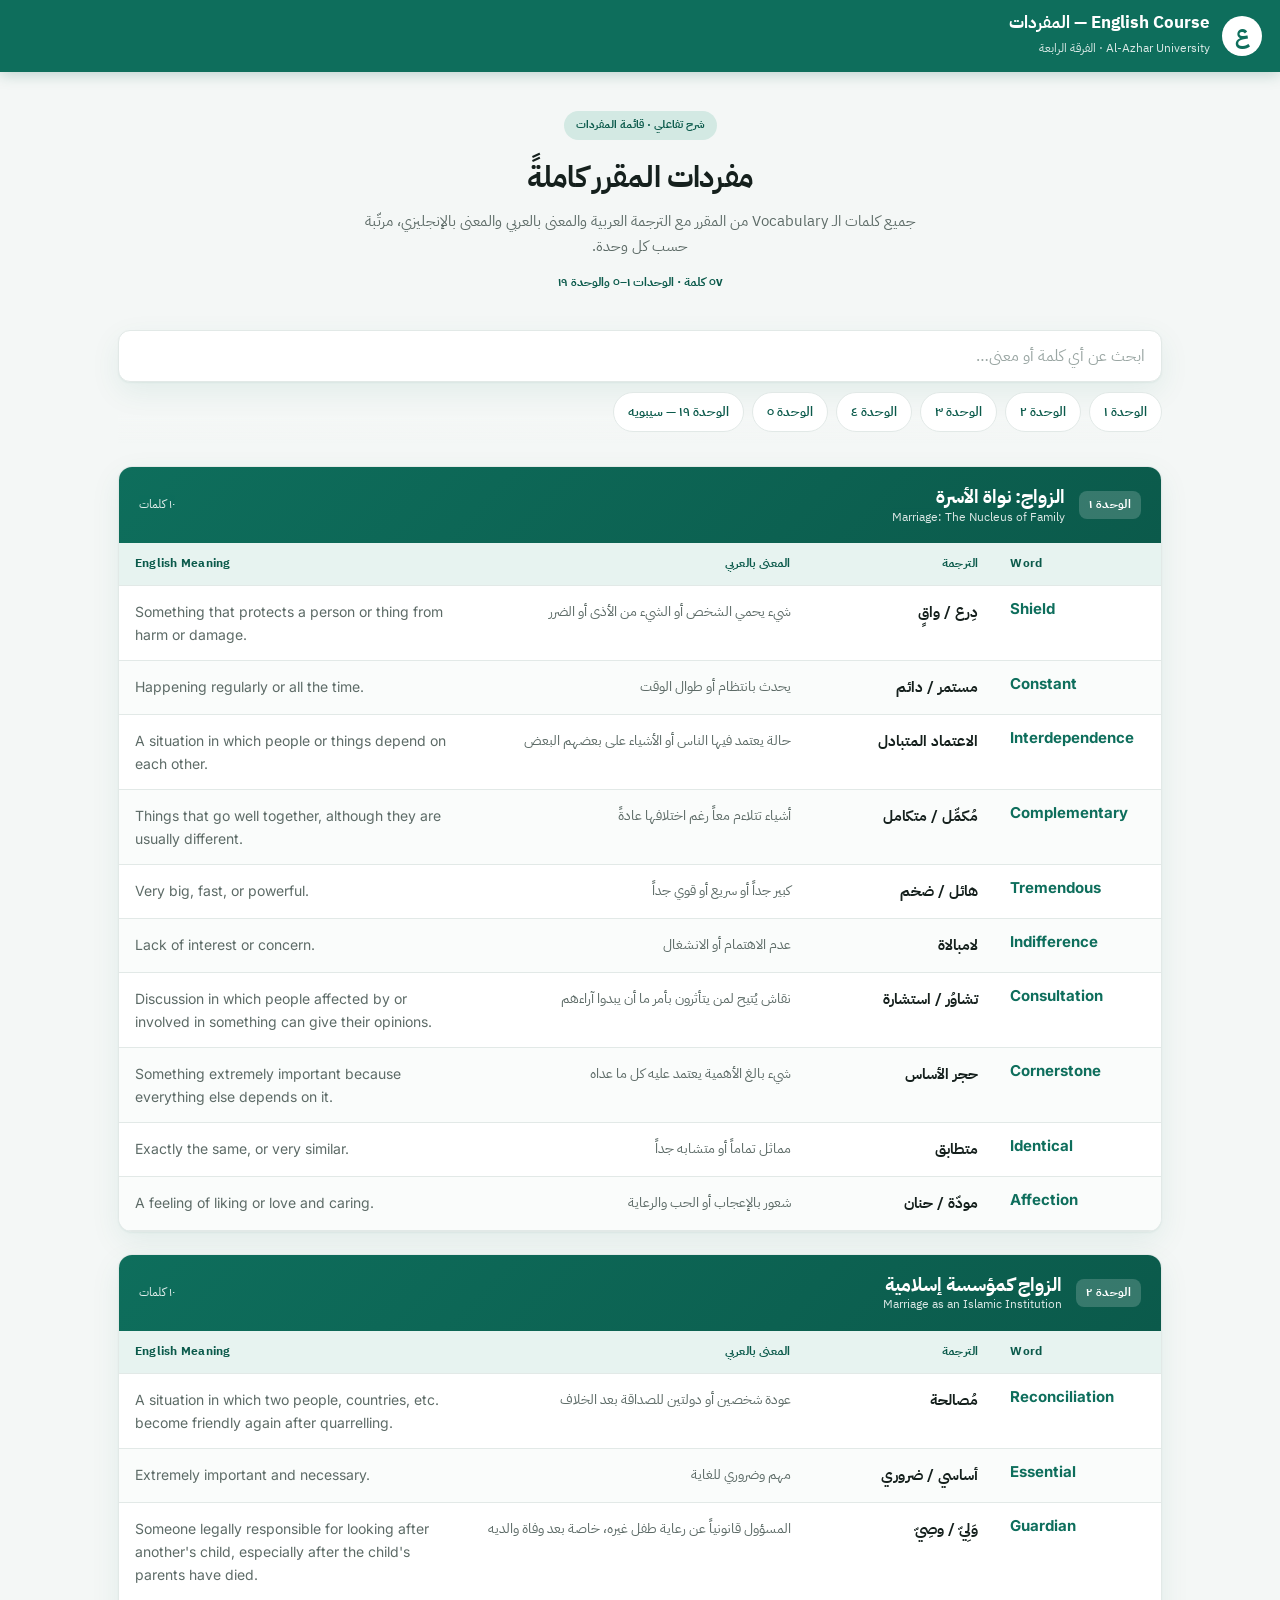
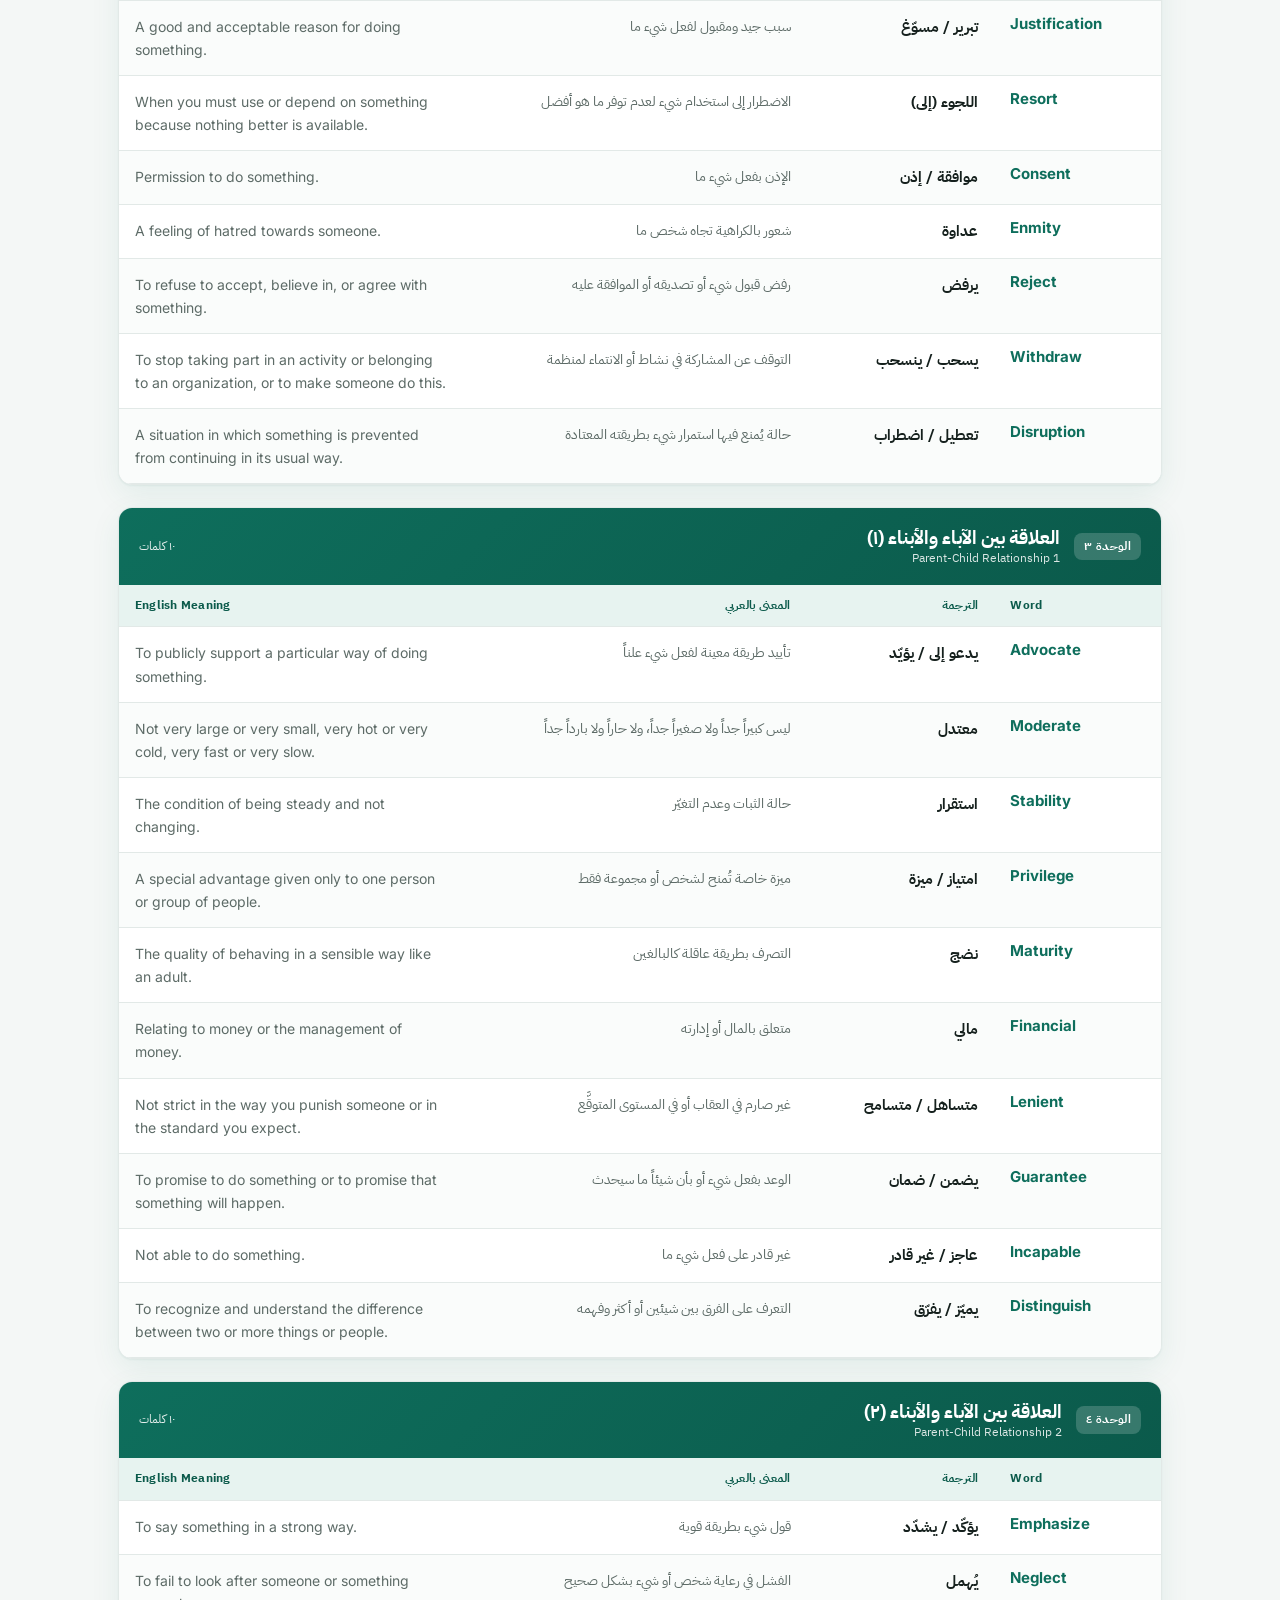
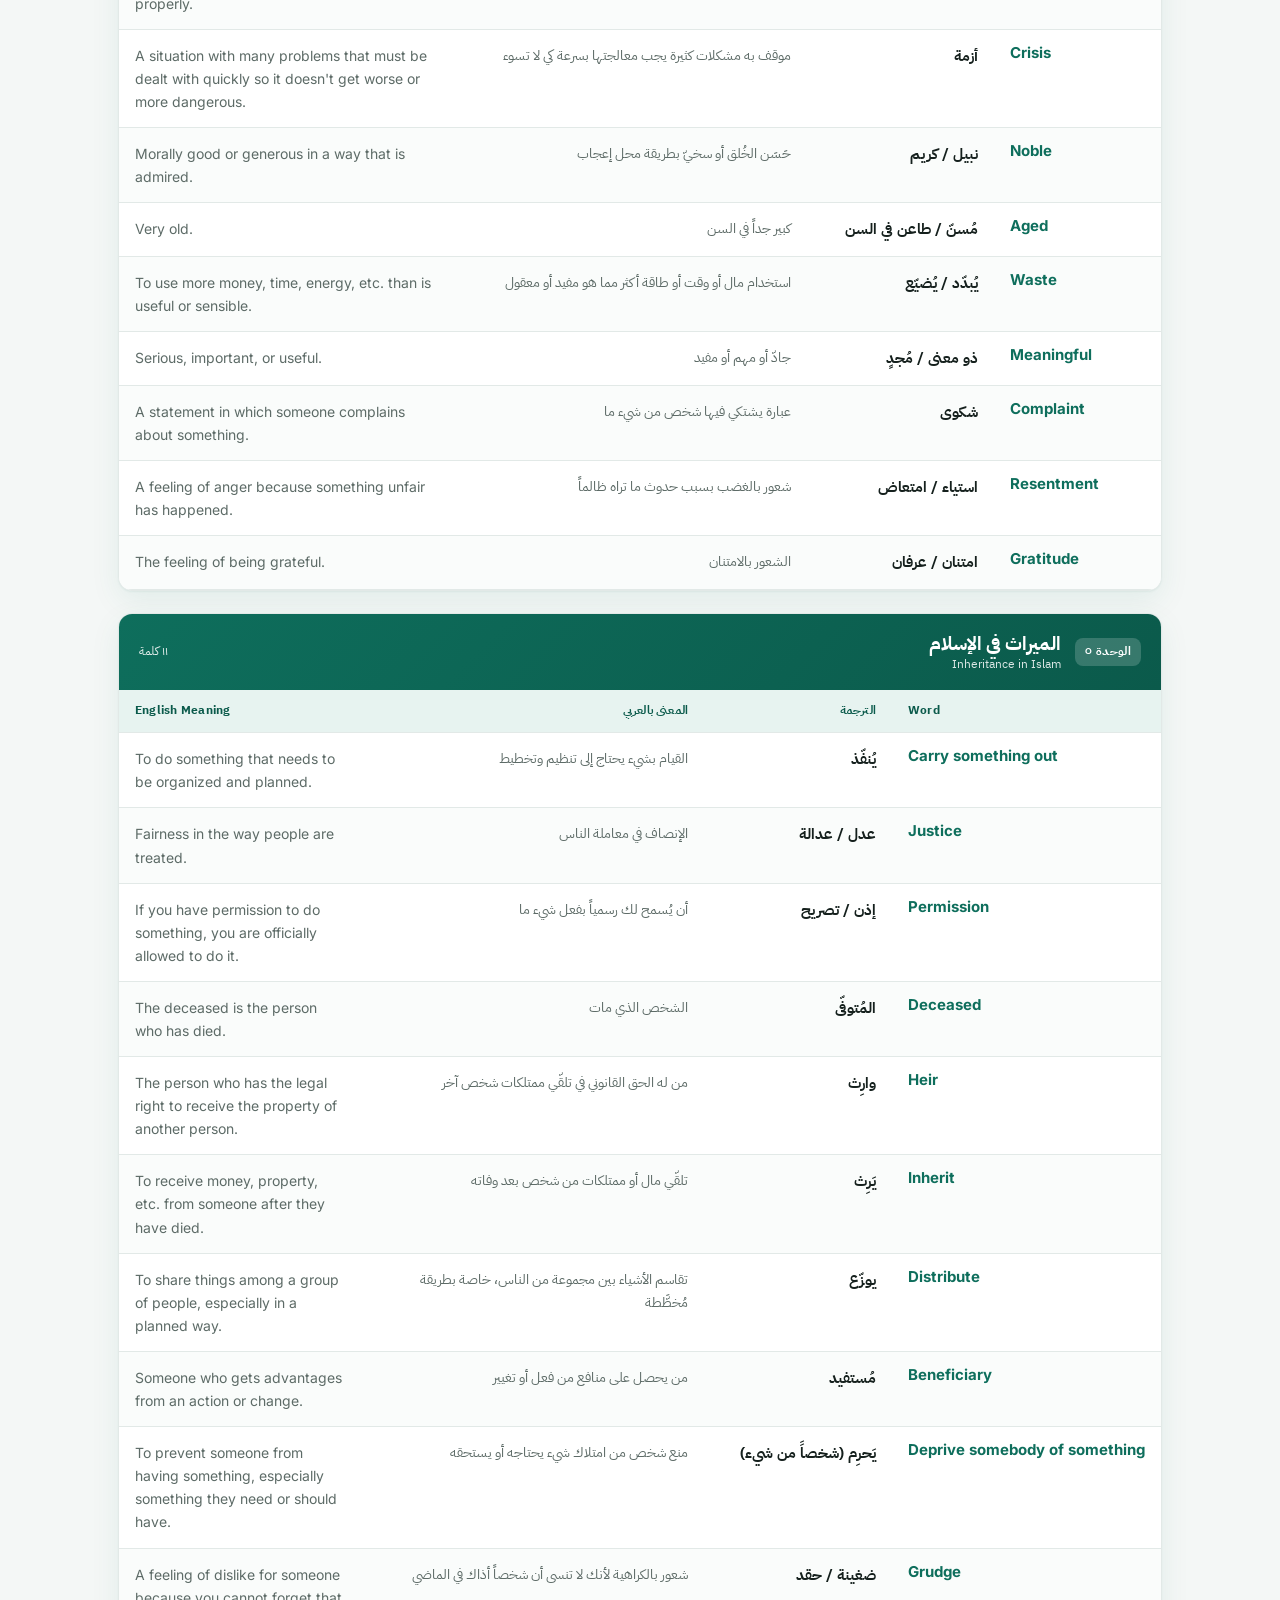
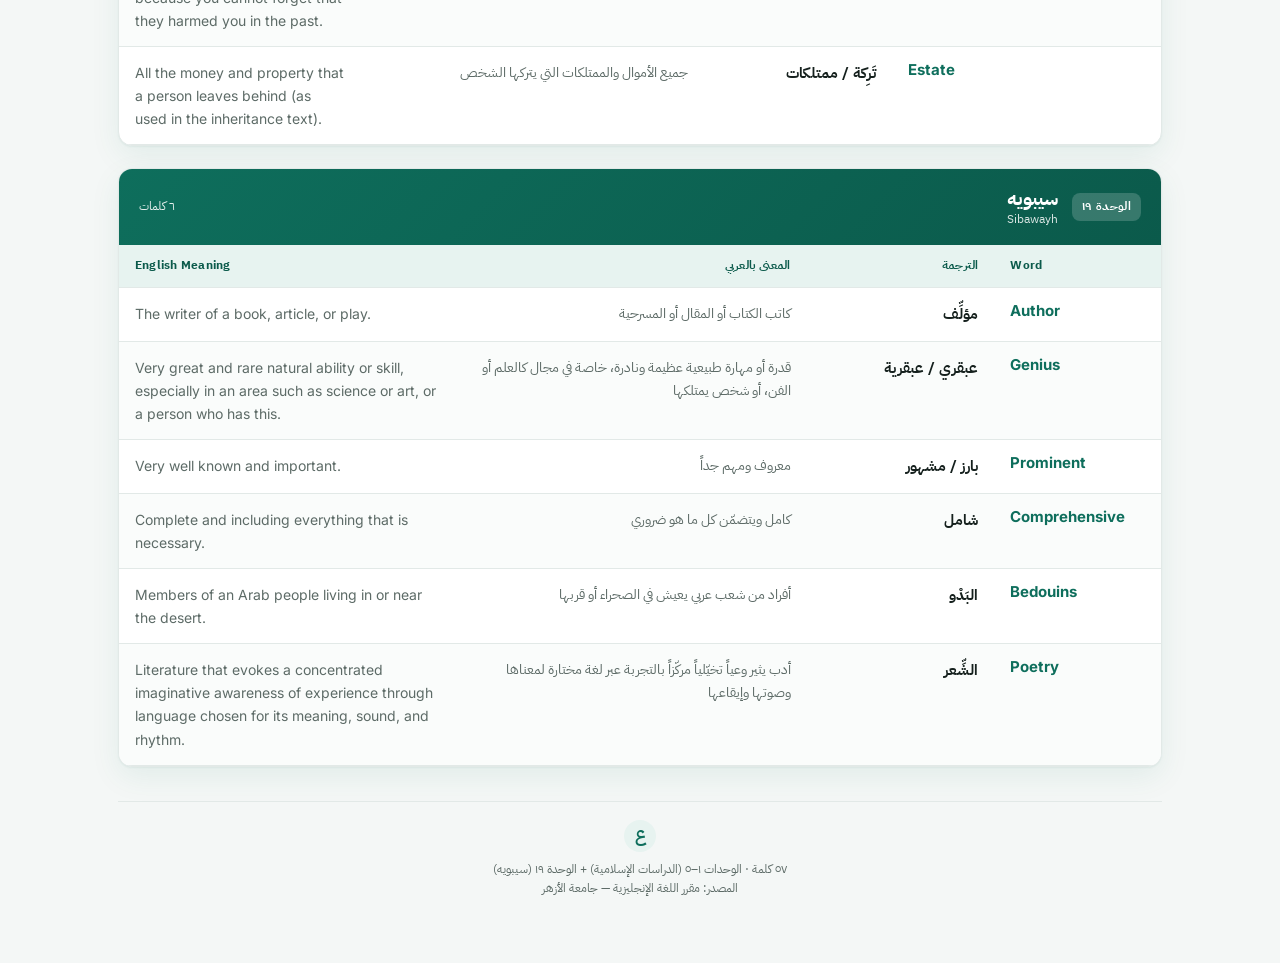
==== vocab.html @ 3cae38ce "add vocab.html" ====
<!DOCTYPE html>
<html lang="ar" dir="rtl">
<head>
<meta charset="UTF-8">
<meta name="viewport" content="width=device-width, initial-scale=1.0, viewport-fit=cover">
<meta name="theme-color" content="#0E6E5C">
<title>المفردات — English for Non-Specialists · الفرقة الرابعة</title>
<link rel="preconnect" href="https://fonts.googleapis.com">
<link rel="preconnect" href="https://fonts.gstatic.com" crossorigin>
<link href="https://fonts.googleapis.com/css2?family=IBM+Plex+Sans+Arabic:wght@400;500;600;700&family=Inter:wght@400;500;600;700&display=swap" rel="stylesheet">
<style>
  /* ============ MOBILE FIRST ============ */
  :root{
    --green:#0E6E5C;
    --green-700:#0b5a4b;
    --green-50:#e7f3f0;
    --green-100:#d3e9e3;
    --ink:#15201d;
    --muted:#5d6b67;
    --bg:#f4f7f6;
    --card:#ffffff;
    --line:#e2e9e7;
    --radius:14px;
    --shadow:0 1px 2px rgba(14,110,92,.06), 0 10px 30px rgba(14,110,92,.08);
    --font-ar:"IBM Plex Sans Arabic","Segoe UI","Tahoma",sans-serif;
    --font-en:"Inter","Segoe UI","Helvetica Neue",Arial,sans-serif;
    --topbar-h:58px;
  }
  *{box-sizing:border-box;}
  html{scroll-behavior:smooth;}
  body{margin:0;background:var(--bg);color:var(--ink);font-family:var(--font-ar);line-height:1.65;-webkit-text-size-adjust:100%;-webkit-font-smoothing:antialiased;-moz-osx-font-smoothing:grayscale;}
  .wrap{width:100%;margin:0 auto;padding:0 14px 56px;}

  /* top bar */
  .topbar{position:sticky;top:0;z-index:30;background:var(--green);color:#fff;box-shadow:0 2px 14px rgba(11,90,75,.25);padding-top:env(safe-area-inset-top);}
  .topbar-inner{margin:0 auto;padding:10px 14px;display:flex;align-items:center;gap:10px;}
  .mark{width:36px;height:36px;border-radius:50%;background:#fff;color:var(--green);display:grid;place-items:center;font-weight:700;font-size:20px;flex:0 0 auto;}
  .topbar h1{font-size:15px;margin:0;font-weight:700;line-height:1.3;}
  .topbar .sub{font-size:11px;opacity:.85;font-weight:400;}

  /* hero */
  header.hero{text-align:center;padding:28px 12px 22px;}
  header.hero .badge{display:inline-block;font-size:11px;font-weight:700;color:var(--green-700);background:var(--green-100);padding:5px 12px;border-radius:999px;margin-bottom:12px;}
  header.hero h2{font-size:24px;margin:0 0 8px;font-weight:700;letter-spacing:-.01em;}
  header.hero p{margin:0 auto;max-width:560px;color:var(--muted);font-size:14px;}
  header.hero .stat{margin-top:14px;font-size:12px;color:var(--green-700);font-weight:700;}

  /* search + chips */
  .search-wrap{position:sticky;top:var(--topbar-h);z-index:20;padding:10px 0 8px;background:linear-gradient(var(--bg) 76%, rgba(244,247,246,0));}
  .search{width:100%;padding:13px 16px;font-size:16px;font-family:var(--font-ar);border:1.5px solid var(--line);border-radius:12px;background:var(--card);color:var(--ink);box-shadow:var(--shadow);}
  .search::placeholder{color:#9aa6a3;}
  .search:focus{outline:none;border-color:var(--green);box-shadow:0 0 0 3px var(--green-50);}

  .chips{display:flex;flex-wrap:nowrap;gap:8px;margin-top:10px;overflow-x:auto;padding-bottom:4px;-webkit-overflow-scrolling:touch;scrollbar-width:none;}
  .chips::-webkit-scrollbar{display:none;}
  .chips a{text-decoration:none;font-size:13px;font-weight:600;color:var(--green-700);background:var(--card);border:1px solid var(--line);padding:8px 14px;border-radius:999px;transition:.15s;white-space:nowrap;flex:0 0 auto;}
  .chips a:active{background:var(--green);color:#fff;border-color:var(--green);}

  /* unit cards */
  section.unit{margin-top:22px;scroll-margin-top:120px;}
  .unit-card{background:var(--card);border:1px solid var(--line);border-radius:var(--radius);box-shadow:var(--shadow);overflow:hidden;}
  .unit-head{display:flex;align-items:center;gap:10px;padding:14px 16px;background:linear-gradient(135deg,var(--green),var(--green-700));color:#fff;}
  .unit-head .pill{font-size:11px;font-weight:700;letter-spacing:.03em;background:rgba(255,255,255,.18);padding:4px 10px;border-radius:8px;flex:0 0 auto;}
  .unit-head h3{margin:0;font-size:16px;font-weight:700;line-height:1.3;}
  .unit-head .en{font-size:11px;opacity:.85;font-weight:400;display:block;}
  .unit-head .count{margin-inline-start:auto;font-size:11px;opacity:.9;flex:0 0 auto;}

  /* MOBILE: tables render as stacked rows. Hide header row, turn each row into a block. */
  table{width:100%;border-collapse:collapse;display:block;}
  thead{display:none;}
  tbody{display:block;}
  tbody tr{display:block;padding:14px 16px;border-bottom:1px solid var(--line);}
  tbody tr:last-child{border-bottom:none;}
  tbody tr:nth-child(even){background:#fafcfb;}
  tbody td{display:block;padding:0;border:none;font-size:15px;}
  /* label each cell using its column meaning */
  tbody td::before{display:block;font-family:var(--font-ar);font-size:11px;font-weight:600;color:var(--green);margin-bottom:1px;}
  td.word{direction:ltr;text-align:left;font-family:var(--font-en);font-weight:700;color:var(--green);font-size:19px;line-height:1.25;}
  td.word::before{content:none;}
  td.ar-trans{font-weight:700;color:var(--ink);margin-top:8px;}
  td.ar-trans::before{content:"الترجمة";}
  td.ar-mean{color:var(--muted);font-size:14px;margin-top:8px;}
  td.ar-mean::before{content:"المعنى بالعربي";}
  td.en-mean{direction:ltr;text-align:left;font-family:var(--font-en);color:var(--muted);font-size:14px;margin-top:8px;}
  td.en-mean::before{content:"English";font-family:var(--font-en);text-align:left;}

  .noresult{display:none;text-align:center;color:var(--muted);padding:40px 16px;font-size:15px;}
  footer{margin-top:34px;text-align:center;color:var(--muted);font-size:12px;border-top:1px solid var(--line);padding-top:18px;}
  footer .mark{display:inline-grid;width:32px;height:32px;font-size:17px;background:var(--green-50);color:var(--green);margin-bottom:8px;}

  /* ============ TABLET (>=640px) ============ */
  @media (min-width:640px){
    .wrap{padding:0 18px 64px;}
    .topbar-inner{padding:12px 18px;gap:12px;}
    .mark{width:40px;height:40px;font-size:22px;}
    .topbar h1{font-size:17px;}
    .topbar .sub{font-size:12px;}
    header.hero{padding:38px 16px 28px;}
    header.hero h2{font-size:30px;}
    header.hero p{font-size:15px;}
    .chips{flex-wrap:wrap;overflow:visible;}
    .chips a:hover{background:var(--green);color:#fff;border-color:var(--green);}
    .unit-head{padding:18px 20px;gap:14px;}
    .unit-head h3{font-size:19px;}
    .unit-head .pill,.unit-head .en,.unit-head .count{font-size:12px;}
  }

  /* ============ DESKTOP (>=860px): real table layout ============ */
  @media (min-width:860px){
    .wrap{max-width:1080px;}
    table{display:table;}
    thead{display:table-header-group;}
    thead th{background:var(--green-50);color:var(--green-700);font-size:12px;font-weight:700;letter-spacing:.02em;padding:11px 16px;text-align:right;border-bottom:1px solid var(--line);}
    thead th.en-col{direction:ltr;text-align:left;}
    tbody{display:table-row-group;}
    tbody tr{display:table-row;padding:0;}
    tbody tr:hover{background:var(--green-50);}
    tbody td{display:table-cell;padding:14px 16px;border-bottom:1px solid var(--line);vertical-align:top;margin:0;}
    tbody td::before{content:none !important;}
    td.word{font-size:15px;white-space:nowrap;width:16%;}
    td.ar-trans{width:18%;margin:0;}
    td.ar-mean{width:33%;margin:0;}
    td.en-mean{margin:0;}
  }
</style>
</head>
<body>

  <div class="topbar">
    <div class="topbar-inner">
      <div class="mark">ع</div>
      <div>
        <h1>English Course — المفردات</h1>
        <span class="sub">Al-Azhar University · الفرقة الرابعة</span>
      </div>
    </div>
  </div>

  <div class="wrap">

    <header class="hero">
      <span class="badge">شرح تفاعلي · قائمة المفردات</span>
      <h2>مفردات المقرر كاملةً</h2>
      <p>جميع كلمات الـ Vocabulary من المقرر مع الترجمة العربية والمعنى بالعربي والمعنى بالإنجليزي، مرتّبة حسب كل وحدة.</p>
      <div class="stat">٥٧ كلمة · الوحدات ١–٥ والوحدة ١٩</div>
    </header>

    <div class="search-wrap">
      <input type="text" class="search" id="search" placeholder="ابحث عن أي كلمة أو معنى…" aria-label="بحث">
      <nav class="chips">
        <a href="#u1">الوحدة ١</a>
        <a href="#u2">الوحدة ٢</a>
        <a href="#u3">الوحدة ٣</a>
        <a href="#u4">الوحدة ٤</a>
        <a href="#u5">الوحدة ٥</a>
        <a href="#u19">الوحدة ١٩ — سيبويه</a>
      </nav>
    </div>

    <p class="noresult" id="noresult">لا توجد كلمات مطابقة للبحث.</p>

    <section class="unit" id="u1">
      <div class="unit-card">
        <div class="unit-head">
          <span class="pill">الوحدة ١</span>
          <div><h3>الزواج: نواة الأسرة<span class="en">Marriage: The Nucleus of Family</span></h3></div>
          <span class="count">١٠ كلمات</span>
        </div>
        <table>
          <thead><tr><th class="en-col">Word</th><th>الترجمة</th><th>المعنى بالعربي</th><th class="en-col">English Meaning</th></tr></thead>
          <tbody>
            <tr><td class="word">Shield</td><td class="ar-trans">دِرع / واقٍ</td><td class="ar-mean">شيء يحمي الشخص أو الشيء من الأذى أو الضرر</td><td class="en-mean">Something that protects a person or thing from harm or damage.</td></tr>
            <tr><td class="word">Constant</td><td class="ar-trans">مستمر / دائم</td><td class="ar-mean">يحدث بانتظام أو طوال الوقت</td><td class="en-mean">Happening regularly or all the time.</td></tr>
            <tr><td class="word">Interdependence</td><td class="ar-trans">الاعتماد المتبادل</td><td class="ar-mean">حالة يعتمد فيها الناس أو الأشياء على بعضهم البعض</td><td class="en-mean">A situation in which people or things depend on each other.</td></tr>
            <tr><td class="word">Complementary</td><td class="ar-trans">مُكمِّل / متكامل</td><td class="ar-mean">أشياء تتلاءم معاً رغم اختلافها عادةً</td><td class="en-mean">Things that go well together, although they are usually different.</td></tr>
            <tr><td class="word">Tremendous</td><td class="ar-trans">هائل / ضخم</td><td class="ar-mean">كبير جداً أو سريع أو قوي جداً</td><td class="en-mean">Very big, fast, or powerful.</td></tr>
            <tr><td class="word">Indifference</td><td class="ar-trans">لامبالاة</td><td class="ar-mean">عدم الاهتمام أو الانشغال</td><td class="en-mean">Lack of interest or concern.</td></tr>
            <tr><td class="word">Consultation</td><td class="ar-trans">تشاوُر / استشارة</td><td class="ar-mean">نقاش يُتيح لمن يتأثرون بأمر ما أن يبدوا آراءهم</td><td class="en-mean">Discussion in which people affected by or involved in something can give their opinions.</td></tr>
            <tr><td class="word">Cornerstone</td><td class="ar-trans">حجر الأساس</td><td class="ar-mean">شيء بالغ الأهمية يعتمد عليه كل ما عداه</td><td class="en-mean">Something extremely important because everything else depends on it.</td></tr>
            <tr><td class="word">Identical</td><td class="ar-trans">متطابق</td><td class="ar-mean">مماثل تماماً أو متشابه جداً</td><td class="en-mean">Exactly the same, or very similar.</td></tr>
            <tr><td class="word">Affection</td><td class="ar-trans">مودّة / حنان</td><td class="ar-mean">شعور بالإعجاب أو الحب والرعاية</td><td class="en-mean">A feeling of liking or love and caring.</td></tr>
          </tbody>
        </table>
      </div>
    </section>

    <section class="unit" id="u2">
      <div class="unit-card">
        <div class="unit-head">
          <span class="pill">الوحدة ٢</span>
          <div><h3>الزواج كمؤسسة إسلامية<span class="en">Marriage as an Islamic Institution</span></h3></div>
          <span class="count">١٠ كلمات</span>
        </div>
        <table>
          <thead><tr><th class="en-col">Word</th><th>الترجمة</th><th>المعنى بالعربي</th><th class="en-col">English Meaning</th></tr></thead>
          <tbody>
            <tr><td class="word">Reconciliation</td><td class="ar-trans">مُصالحة</td><td class="ar-mean">عودة شخصين أو دولتين للصداقة بعد الخلاف</td><td class="en-mean">A situation in which two people, countries, etc. become friendly again after quarrelling.</td></tr>
            <tr><td class="word">Essential</td><td class="ar-trans">أساسي / ضروري</td><td class="ar-mean">مهم وضروري للغاية</td><td class="en-mean">Extremely important and necessary.</td></tr>
            <tr><td class="word">Guardian</td><td class="ar-trans">وَلِيّ / وصِيّ</td><td class="ar-mean">المسؤول قانونياً عن رعاية طفل غيره، خاصة بعد وفاة والديه</td><td class="en-mean">Someone legally responsible for looking after another's child, especially after the child's parents have died.</td></tr>
            <tr><td class="word">Justification</td><td class="ar-trans">تبرير / مسوّغ</td><td class="ar-mean">سبب جيد ومقبول لفعل شيء ما</td><td class="en-mean">A good and acceptable reason for doing something.</td></tr>
            <tr><td class="word">Resort</td><td class="ar-trans">اللجوء (إلى)</td><td class="ar-mean">الاضطرار إلى استخدام شيء لعدم توفر ما هو أفضل</td><td class="en-mean">When you must use or depend on something because nothing better is available.</td></tr>
            <tr><td class="word">Consent</td><td class="ar-trans">موافقة / إذن</td><td class="ar-mean">الإذن بفعل شيء ما</td><td class="en-mean">Permission to do something.</td></tr>
            <tr><td class="word">Enmity</td><td class="ar-trans">عداوة</td><td class="ar-mean">شعور بالكراهية تجاه شخص ما</td><td class="en-mean">A feeling of hatred towards someone.</td></tr>
            <tr><td class="word">Reject</td><td class="ar-trans">يرفض</td><td class="ar-mean">رفض قبول شيء أو تصديقه أو الموافقة عليه</td><td class="en-mean">To refuse to accept, believe in, or agree with something.</td></tr>
            <tr><td class="word">Withdraw</td><td class="ar-trans">يسحب / ينسحب</td><td class="ar-mean">التوقف عن المشاركة في نشاط أو الانتماء لمنظمة</td><td class="en-mean">To stop taking part in an activity or belonging to an organization, or to make someone do this.</td></tr>
            <tr><td class="word">Disruption</td><td class="ar-trans">تعطيل / اضطراب</td><td class="ar-mean">حالة يُمنع فيها استمرار شيء بطريقته المعتادة</td><td class="en-mean">A situation in which something is prevented from continuing in its usual way.</td></tr>
          </tbody>
        </table>
      </div>
    </section>

    <section class="unit" id="u3">
      <div class="unit-card">
        <div class="unit-head">
          <span class="pill">الوحدة ٣</span>
          <div><h3>العلاقة بين الآباء والأبناء (١)<span class="en">Parent-Child Relationship 1</span></h3></div>
          <span class="count">١٠ كلمات</span>
        </div>
        <table>
          <thead><tr><th class="en-col">Word</th><th>الترجمة</th><th>المعنى بالعربي</th><th class="en-col">English Meaning</th></tr></thead>
          <tbody>
            <tr><td class="word">Advocate</td><td class="ar-trans">يدعو إلى / يؤيّد</td><td class="ar-mean">تأييد طريقة معينة لفعل شيء علناً</td><td class="en-mean">To publicly support a particular way of doing something.</td></tr>
            <tr><td class="word">Moderate</td><td class="ar-trans">معتدل</td><td class="ar-mean">ليس كبيراً جداً ولا صغيراً جداً، ولا حاراً ولا بارداً جداً</td><td class="en-mean">Not very large or very small, very hot or very cold, very fast or very slow.</td></tr>
            <tr><td class="word">Stability</td><td class="ar-trans">استقرار</td><td class="ar-mean">حالة الثبات وعدم التغيّر</td><td class="en-mean">The condition of being steady and not changing.</td></tr>
            <tr><td class="word">Privilege</td><td class="ar-trans">امتياز / ميزة</td><td class="ar-mean">ميزة خاصة تُمنح لشخص أو مجموعة فقط</td><td class="en-mean">A special advantage given only to one person or group of people.</td></tr>
            <tr><td class="word">Maturity</td><td class="ar-trans">نضج</td><td class="ar-mean">التصرف بطريقة عاقلة كالبالغين</td><td class="en-mean">The quality of behaving in a sensible way like an adult.</td></tr>
            <tr><td class="word">Financial</td><td class="ar-trans">مالي</td><td class="ar-mean">متعلق بالمال أو إدارته</td><td class="en-mean">Relating to money or the management of money.</td></tr>
            <tr><td class="word">Lenient</td><td class="ar-trans">متساهل / متسامح</td><td class="ar-mean">غير صارم في العقاب أو في المستوى المتوقَّع</td><td class="en-mean">Not strict in the way you punish someone or in the standard you expect.</td></tr>
            <tr><td class="word">Guarantee</td><td class="ar-trans">يضمن / ضمان</td><td class="ar-mean">الوعد بفعل شيء أو بأن شيئاً ما سيحدث</td><td class="en-mean">To promise to do something or to promise that something will happen.</td></tr>
            <tr><td class="word">Incapable</td><td class="ar-trans">عاجز / غير قادر</td><td class="ar-mean">غير قادر على فعل شيء ما</td><td class="en-mean">Not able to do something.</td></tr>
            <tr><td class="word">Distinguish</td><td class="ar-trans">يميّز / يفرّق</td><td class="ar-mean">التعرف على الفرق بين شيئين أو أكثر وفهمه</td><td class="en-mean">To recognize and understand the difference between two or more things or people.</td></tr>
          </tbody>
        </table>
      </div>
    </section>

    <section class="unit" id="u4">
      <div class="unit-card">
        <div class="unit-head">
          <span class="pill">الوحدة ٤</span>
          <div><h3>العلاقة بين الآباء والأبناء (٢)<span class="en">Parent-Child Relationship 2</span></h3></div>
          <span class="count">١٠ كلمات</span>
        </div>
        <table>
          <thead><tr><th class="en-col">Word</th><th>الترجمة</th><th>المعنى بالعربي</th><th class="en-col">English Meaning</th></tr></thead>
          <tbody>
            <tr><td class="word">Emphasize</td><td class="ar-trans">يؤكّد / يشدّد</td><td class="ar-mean">قول شيء بطريقة قوية</td><td class="en-mean">To say something in a strong way.</td></tr>
            <tr><td class="word">Neglect</td><td class="ar-trans">يُهمل</td><td class="ar-mean">الفشل في رعاية شخص أو شيء بشكل صحيح</td><td class="en-mean">To fail to look after someone or something properly.</td></tr>
            <tr><td class="word">Crisis</td><td class="ar-trans">أزمة</td><td class="ar-mean">موقف به مشكلات كثيرة يجب معالجتها بسرعة كي لا تسوء</td><td class="en-mean">A situation with many problems that must be dealt with quickly so it doesn't get worse or more dangerous.</td></tr>
            <tr><td class="word">Noble</td><td class="ar-trans">نبيل / كريم</td><td class="ar-mean">حَسَن الخُلق أو سخيّ بطريقة محل إعجاب</td><td class="en-mean">Morally good or generous in a way that is admired.</td></tr>
            <tr><td class="word">Aged</td><td class="ar-trans">مُسنّ / طاعن في السن</td><td class="ar-mean">كبير جداً في السن</td><td class="en-mean">Very old.</td></tr>
            <tr><td class="word">Waste</td><td class="ar-trans">يُبدّد / يُضيّع</td><td class="ar-mean">استخدام مال أو وقت أو طاقة أكثر مما هو مفيد أو معقول</td><td class="en-mean">To use more money, time, energy, etc. than is useful or sensible.</td></tr>
            <tr><td class="word">Meaningful</td><td class="ar-trans">ذو معنى / مُجدٍ</td><td class="ar-mean">جادّ أو مهم أو مفيد</td><td class="en-mean">Serious, important, or useful.</td></tr>
            <tr><td class="word">Complaint</td><td class="ar-trans">شكوى</td><td class="ar-mean">عبارة يشتكي فيها شخص من شيء ما</td><td class="en-mean">A statement in which someone complains about something.</td></tr>
            <tr><td class="word">Resentment</td><td class="ar-trans">استياء / امتعاض</td><td class="ar-mean">شعور بالغضب بسبب حدوث ما تراه ظالماً</td><td class="en-mean">A feeling of anger because something unfair has happened.</td></tr>
            <tr><td class="word">Gratitude</td><td class="ar-trans">امتنان / عرفان</td><td class="ar-mean">الشعور بالامتنان</td><td class="en-mean">The feeling of being grateful.</td></tr>
          </tbody>
        </table>
      </div>
    </section>

    <section class="unit" id="u5">
      <div class="unit-card">
        <div class="unit-head">
          <span class="pill">الوحدة ٥</span>
          <div><h3>الميراث في الإسلام<span class="en">Inheritance in Islam</span></h3></div>
          <span class="count">١١ كلمة</span>
        </div>
        <table>
          <thead><tr><th class="en-col">Word</th><th>الترجمة</th><th>المعنى بالعربي</th><th class="en-col">English Meaning</th></tr></thead>
          <tbody>
            <tr><td class="word">Carry something out</td><td class="ar-trans">يُنفّذ</td><td class="ar-mean">القيام بشيء يحتاج إلى تنظيم وتخطيط</td><td class="en-mean">To do something that needs to be organized and planned.</td></tr>
            <tr><td class="word">Justice</td><td class="ar-trans">عدل / عدالة</td><td class="ar-mean">الإنصاف في معاملة الناس</td><td class="en-mean">Fairness in the way people are treated.</td></tr>
            <tr><td class="word">Permission</td><td class="ar-trans">إذن / تصريح</td><td class="ar-mean">أن يُسمح لك رسمياً بفعل شيء ما</td><td class="en-mean">If you have permission to do something, you are officially allowed to do it.</td></tr>
            <tr><td class="word">Deceased</td><td class="ar-trans">المُتوفّى</td><td class="ar-mean">الشخص الذي مات</td><td class="en-mean">The deceased is the person who has died.</td></tr>
            <tr><td class="word">Heir</td><td class="ar-trans">وارِث</td><td class="ar-mean">من له الحق القانوني في تلقّي ممتلكات شخص آخر</td><td class="en-mean">The person who has the legal right to receive the property of another person.</td></tr>
            <tr><td class="word">Inherit</td><td class="ar-trans">يَرِث</td><td class="ar-mean">تلقّي مال أو ممتلكات من شخص بعد وفاته</td><td class="en-mean">To receive money, property, etc. from someone after they have died.</td></tr>
            <tr><td class="word">Distribute</td><td class="ar-trans">يوزّع</td><td class="ar-mean">تقاسم الأشياء بين مجموعة من الناس، خاصة بطريقة مُخطَّطة</td><td class="en-mean">To share things among a group of people, especially in a planned way.</td></tr>
            <tr><td class="word">Beneficiary</td><td class="ar-trans">مُستفيد</td><td class="ar-mean">من يحصل على منافع من فعل أو تغيير</td><td class="en-mean">Someone who gets advantages from an action or change.</td></tr>
            <tr><td class="word">Deprive somebody of something</td><td class="ar-trans">يَحرِم (شخصاً من شيء)</td><td class="ar-mean">منع شخص من امتلاك شيء يحتاجه أو يستحقه</td><td class="en-mean">To prevent someone from having something, especially something they need or should have.</td></tr>
            <tr><td class="word">Grudge</td><td class="ar-trans">ضغينة / حقد</td><td class="ar-mean">شعور بالكراهية لأنك لا تنسى أن شخصاً أذاك في الماضي</td><td class="en-mean">A feeling of dislike for someone because you cannot forget that they harmed you in the past.</td></tr>
            <tr><td class="word">Estate</td><td class="ar-trans">تَرِكة / ممتلكات</td><td class="ar-mean">جميع الأموال والممتلكات التي يتركها الشخص</td><td class="en-mean">All the money and property that a person leaves behind (as used in the inheritance text).</td></tr>
          </tbody>
        </table>
      </div>
    </section>

    <section class="unit" id="u19">
      <div class="unit-card">
        <div class="unit-head">
          <span class="pill">الوحدة ١٩</span>
          <div><h3>سيبويه<span class="en">Sibawayh</span></h3></div>
          <span class="count">٦ كلمات</span>
        </div>
        <table>
          <thead><tr><th class="en-col">Word</th><th>الترجمة</th><th>المعنى بالعربي</th><th class="en-col">English Meaning</th></tr></thead>
          <tbody>
            <tr><td class="word">Author</td><td class="ar-trans">مؤلِّف</td><td class="ar-mean">كاتب الكتاب أو المقال أو المسرحية</td><td class="en-mean">The writer of a book, article, or play.</td></tr>
            <tr><td class="word">Genius</td><td class="ar-trans">عبقري / عبقرية</td><td class="ar-mean">قدرة أو مهارة طبيعية عظيمة ونادرة، خاصة في مجال كالعلم أو الفن، أو شخص يمتلكها</td><td class="en-mean">Very great and rare natural ability or skill, especially in an area such as science or art, or a person who has this.</td></tr>
            <tr><td class="word">Prominent</td><td class="ar-trans">بارز / مشهور</td><td class="ar-mean">معروف ومهم جداً</td><td class="en-mean">Very well known and important.</td></tr>
            <tr><td class="word">Comprehensive</td><td class="ar-trans">شامل</td><td class="ar-mean">كامل ويتضمّن كل ما هو ضروري</td><td class="en-mean">Complete and including everything that is necessary.</td></tr>
            <tr><td class="word">Bedouins</td><td class="ar-trans">البَدْو</td><td class="ar-mean">أفراد من شعب عربي يعيش في الصحراء أو قربها</td><td class="en-mean">Members of an Arab people living in or near the desert.</td></tr>
            <tr><td class="word">Poetry</td><td class="ar-trans">الشِّعر</td><td class="ar-mean">أدب يثير وعياً تخيّلياً مركّزاً بالتجربة عبر لغة مختارة لمعناها وصوتها وإيقاعها</td><td class="en-mean">Literature that evokes a concentrated imaginative awareness of experience through language chosen for its meaning, sound, and rhythm.</td></tr>
          </tbody>
        </table>
      </div>
    </section>

    <footer>
      <div class="mark">ع</div>
      <div>٥٧ كلمة · الوحدات ١–٥ (الدراسات الإسلامية) + الوحدة ١٩ (سيبويه)</div>
      <div>المصدر: مقرر اللغة الإنجليزية — جامعة الأزهر</div>
    </footer>

  </div>

<script>
  const search = document.getElementById('search');
  const rows = Array.from(document.querySelectorAll('tbody tr'));
  const sections = Array.from(document.querySelectorAll('section.unit'));
  const noresult = document.getElementById('noresult');
  search.addEventListener('input', function(){
    const q = this.value.trim().toLowerCase();
    let anyVisible = false;
    rows.forEach(r=>{
      const match = r.textContent.toLowerCase().includes(q);
      r.style.display = match ? '' : 'none';
      if(match) anyVisible = true;
    });
    sections.forEach(s=>{
      const visible = s.querySelectorAll('tbody tr:not([style*="display: none"])').length;
      s.style.display = visible ? '' : 'none';
    });
    noresult.style.display = anyVisible ? 'none' : 'block';
  });
</script>
</body>
</html>
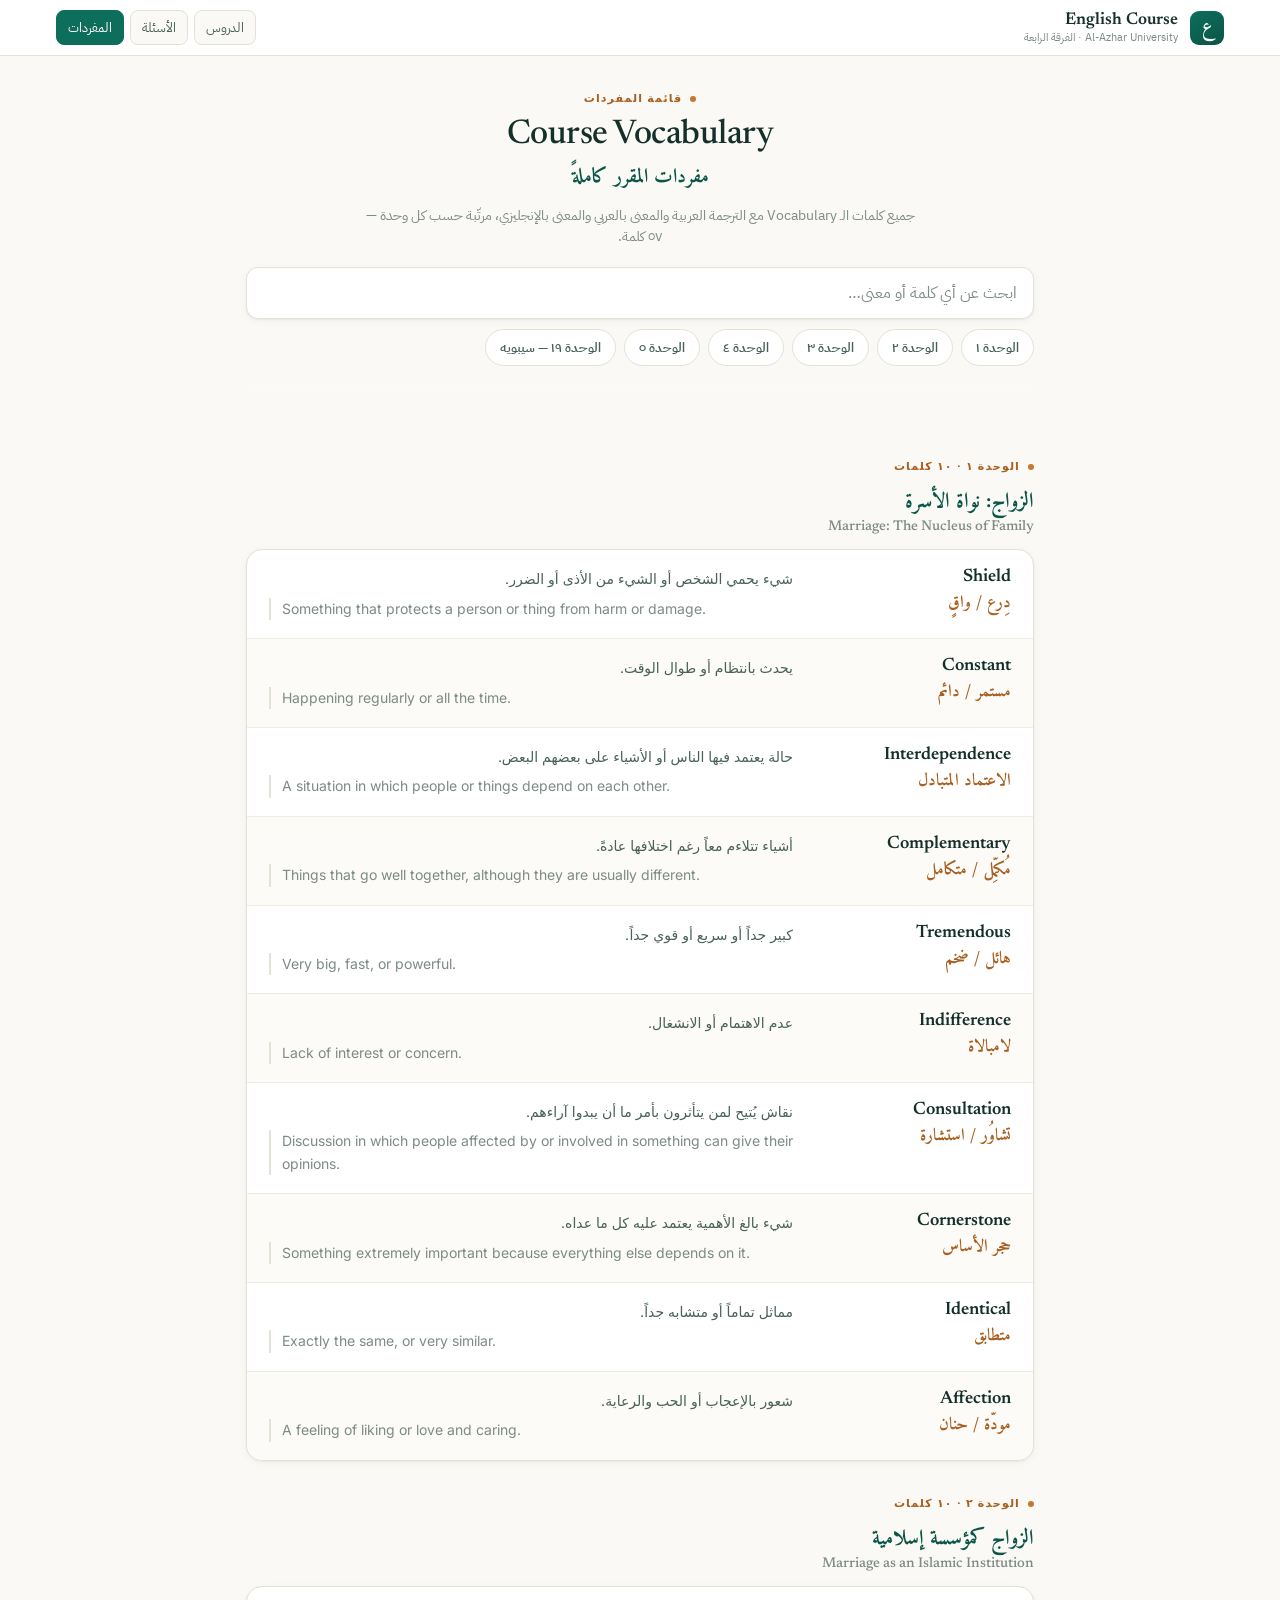
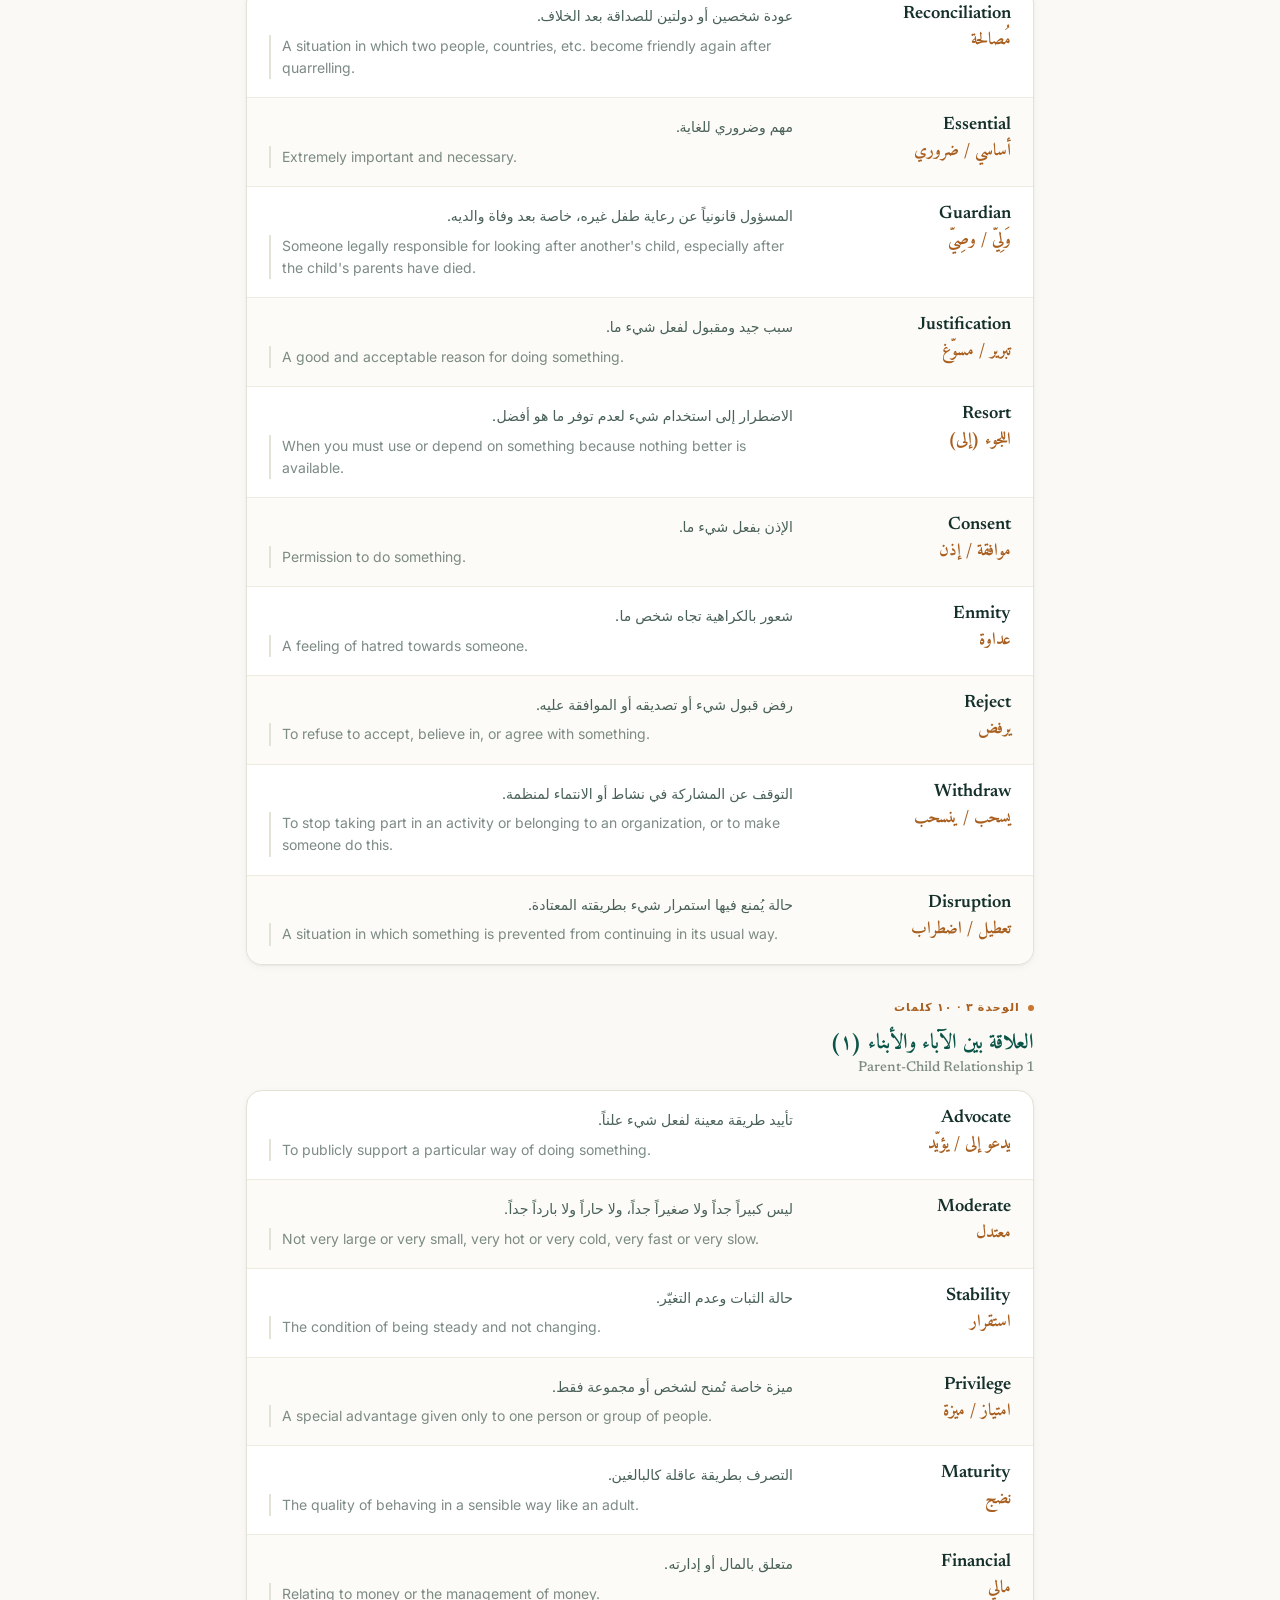
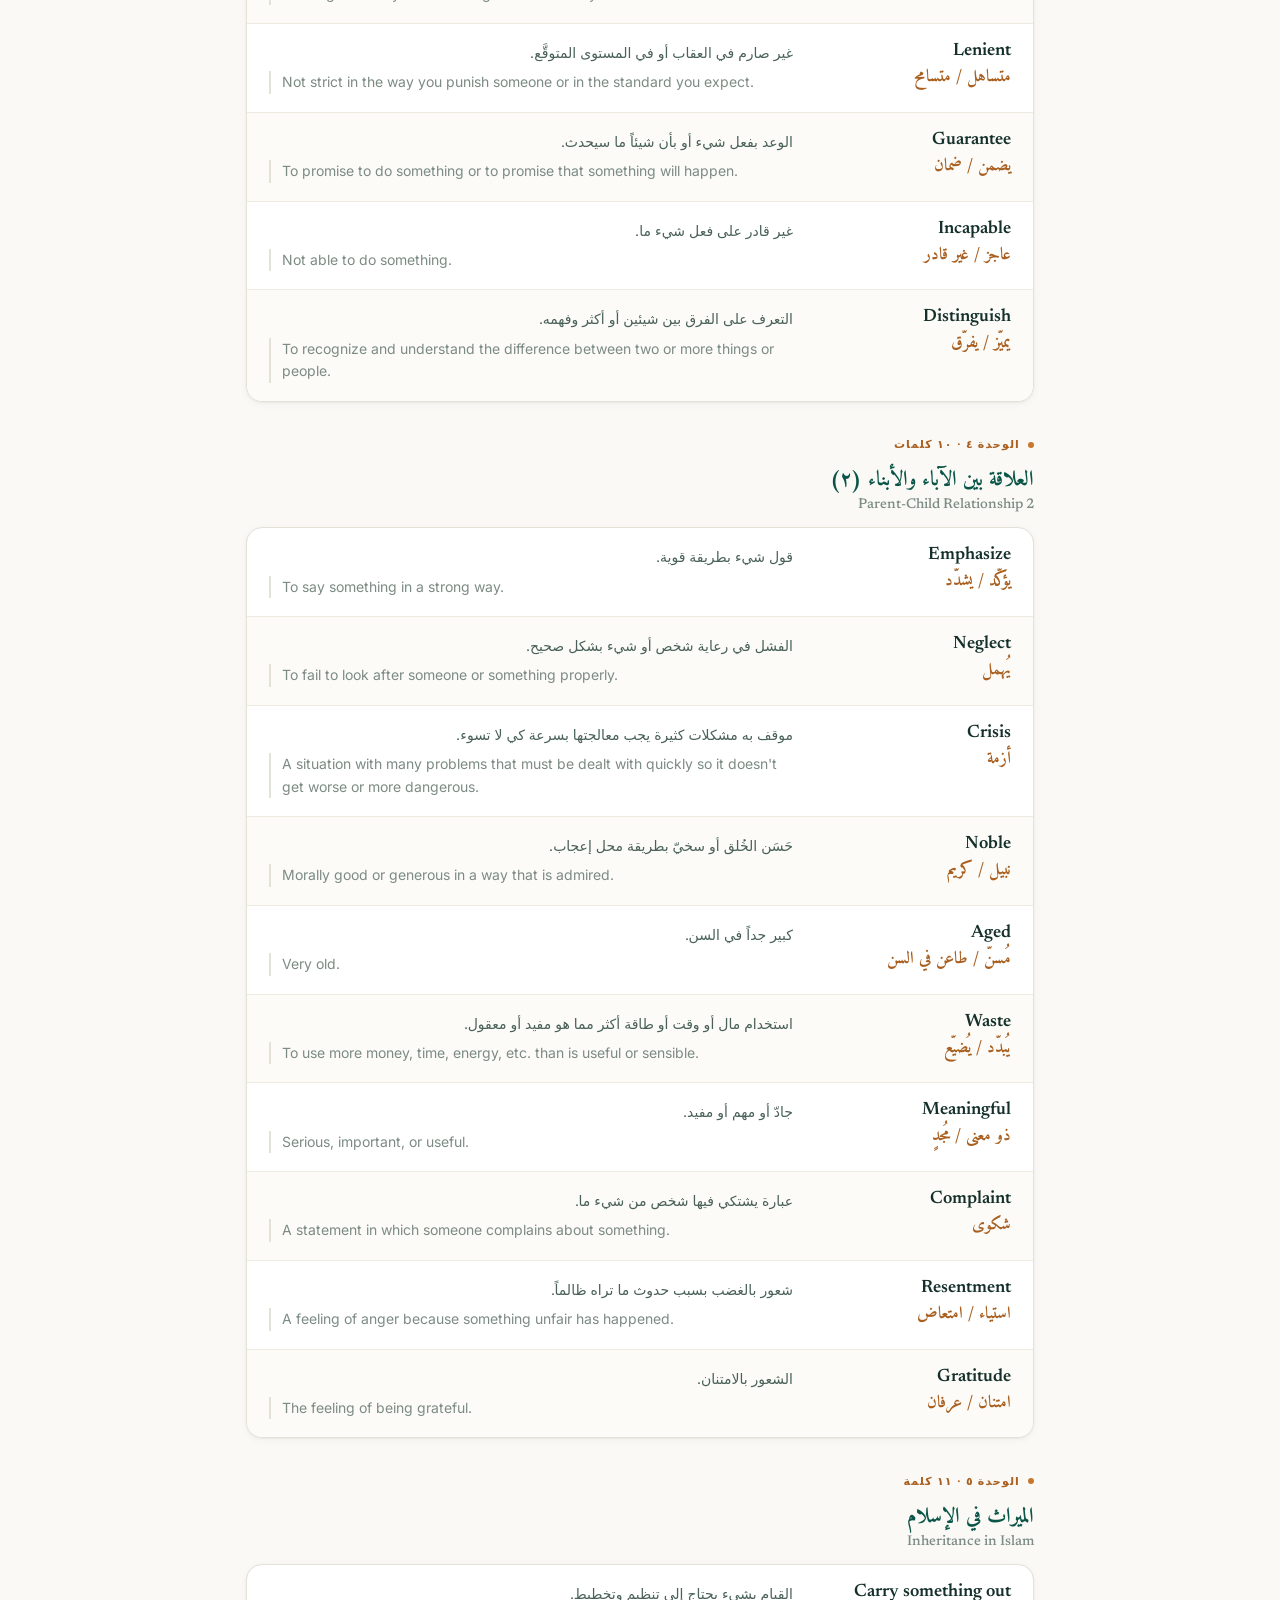
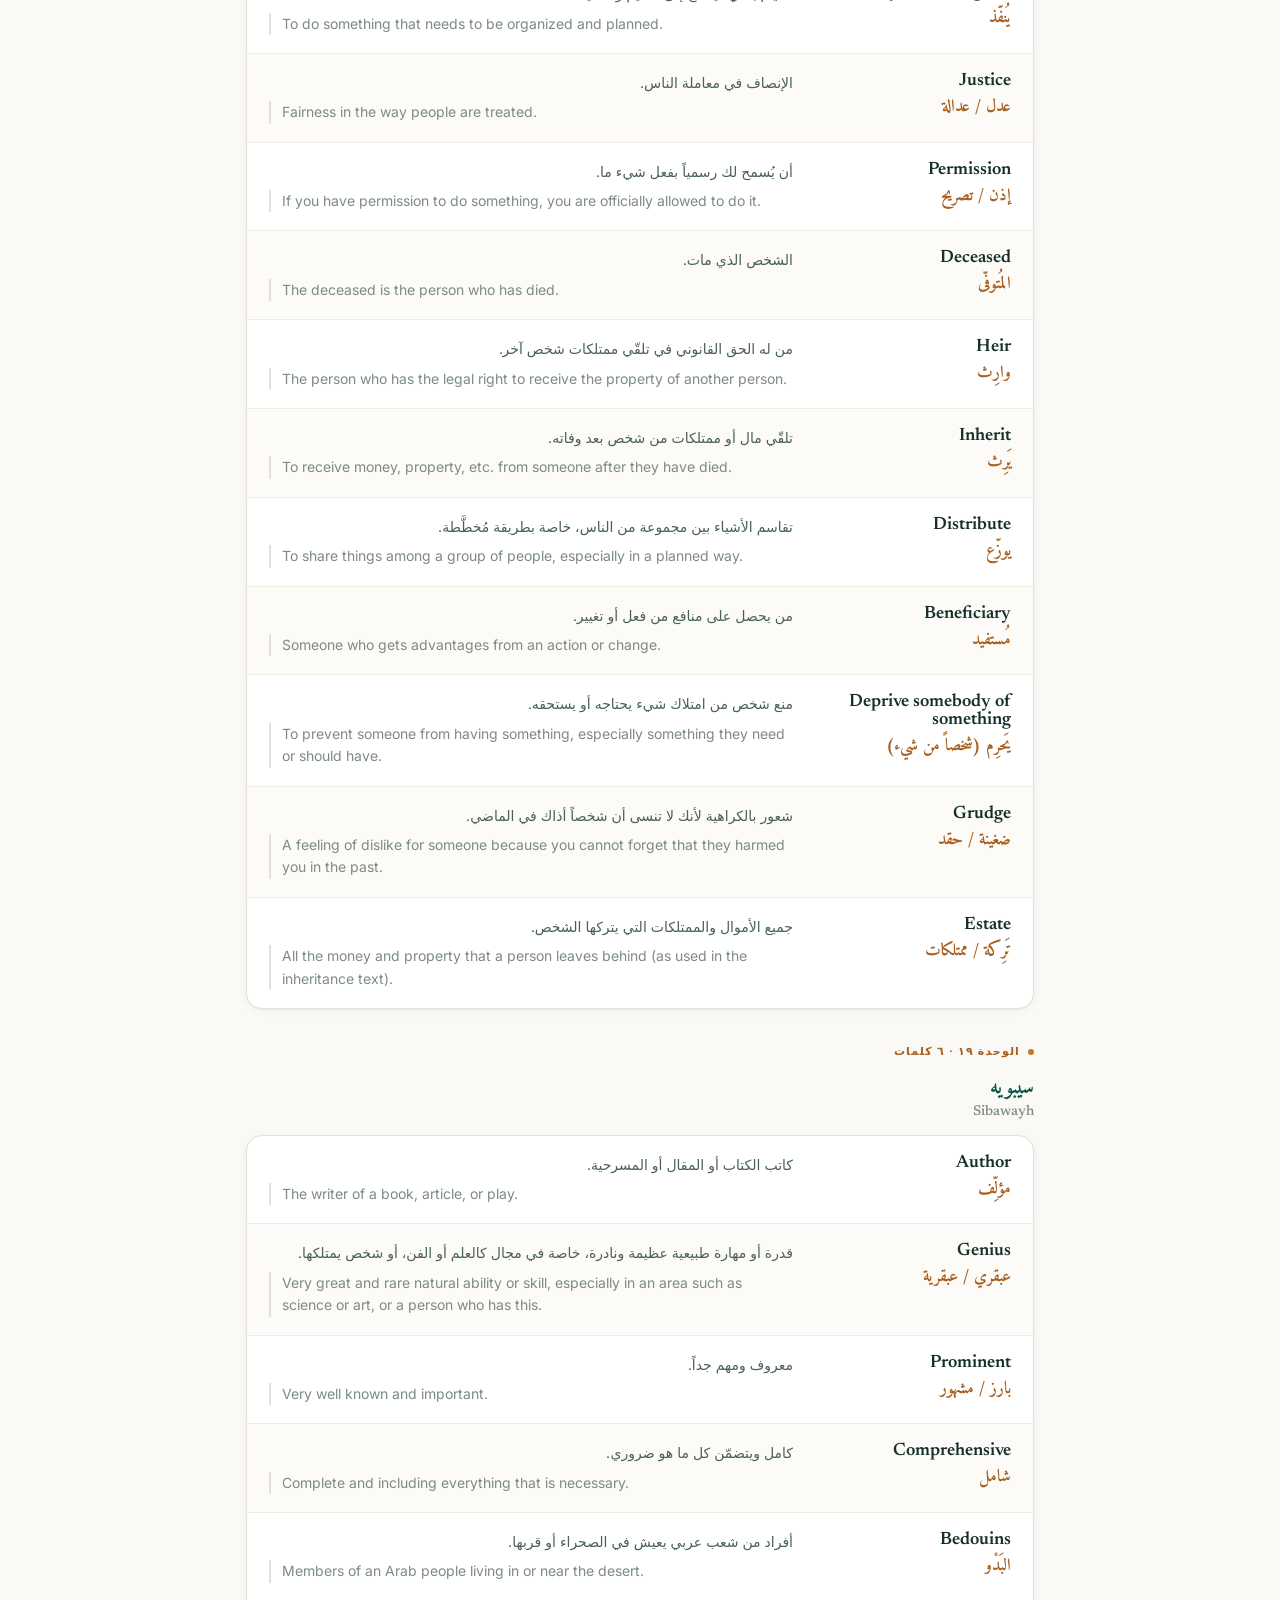
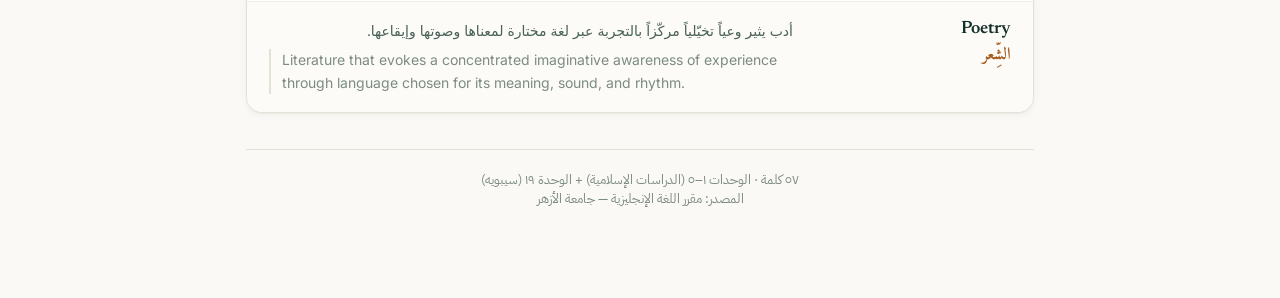
==== commit 2223eba2: "Implement mobile navigation and add quiz page; enhance site navigation styles" ====
--- a/vocab.html
+++ b/vocab.html
@@ -1,152 +1,96 @@
 <!DOCTYPE html>
 <html lang="ar" dir="rtl">
 <head>
-<meta charset="UTF-8">
-<meta name="viewport" content="width=device-width, initial-scale=1.0, viewport-fit=cover">
-<meta name="theme-color" content="#0E6E5C">
-<title>المفردات — English for Non-Specialists · الفرقة الرابعة</title>
-<link rel="preconnect" href="https://fonts.googleapis.com">
-<link rel="preconnect" href="https://fonts.gstatic.com" crossorigin>
-<link href="https://fonts.googleapis.com/css2?family=IBM+Plex+Sans+Arabic:wght@400;500;600;700&family=Inter:wght@400;500;600;700&display=swap" rel="stylesheet">
-<style>
-  /* ============ MOBILE FIRST ============ */
-  :root{
-    --green:#0E6E5C;
-    --green-700:#0b5a4b;
-    --green-50:#e7f3f0;
-    --green-100:#d3e9e3;
-    --ink:#15201d;
-    --muted:#5d6b67;
-    --bg:#f4f7f6;
-    --card:#ffffff;
-    --line:#e2e9e7;
-    --radius:14px;
-    --shadow:0 1px 2px rgba(14,110,92,.06), 0 10px 30px rgba(14,110,92,.08);
-    --font-ar:"IBM Plex Sans Arabic","Segoe UI","Tahoma",sans-serif;
-    --font-en:"Inter","Segoe UI","Helvetica Neue",Arial,sans-serif;
-    --topbar-h:58px;
-  }
-  *{box-sizing:border-box;}
-  html{scroll-behavior:smooth;}
-  body{margin:0;background:var(--bg);color:var(--ink);font-family:var(--font-ar);line-height:1.65;-webkit-text-size-adjust:100%;-webkit-font-smoothing:antialiased;-moz-osx-font-smoothing:grayscale;}
-  .wrap{width:100%;margin:0 auto;padding:0 14px 56px;}
-
-  /* top bar */
-  .topbar{position:sticky;top:0;z-index:30;background:var(--green);color:#fff;box-shadow:0 2px 14px rgba(11,90,75,.25);padding-top:env(safe-area-inset-top);}
-  .topbar-inner{margin:0 auto;padding:10px 14px;display:flex;align-items:center;gap:10px;}
-  .mark{width:36px;height:36px;border-radius:50%;background:#fff;color:var(--green);display:grid;place-items:center;font-weight:700;font-size:20px;flex:0 0 auto;}
-  .topbar h1{font-size:15px;margin:0;font-weight:700;line-height:1.3;}
-  .topbar .sub{font-size:11px;opacity:.85;font-weight:400;}
-
-  /* hero */
-  header.hero{text-align:center;padding:28px 12px 22px;}
-  header.hero .badge{display:inline-block;font-size:11px;font-weight:700;color:var(--green-700);background:var(--green-100);padding:5px 12px;border-radius:999px;margin-bottom:12px;}
-  header.hero h2{font-size:24px;margin:0 0 8px;font-weight:700;letter-spacing:-.01em;}
-  header.hero p{margin:0 auto;max-width:560px;color:var(--muted);font-size:14px;}
-  header.hero .stat{margin-top:14px;font-size:12px;color:var(--green-700);font-weight:700;}
-
-  /* search + chips */
-  .search-wrap{position:sticky;top:var(--topbar-h);z-index:20;padding:10px 0 8px;background:linear-gradient(var(--bg) 76%, rgba(244,247,246,0));}
-  .search{width:100%;padding:13px 16px;font-size:16px;font-family:var(--font-ar);border:1.5px solid var(--line);border-radius:12px;background:var(--card);color:var(--ink);box-shadow:var(--shadow);}
-  .search::placeholder{color:#9aa6a3;}
-  .search:focus{outline:none;border-color:var(--green);box-shadow:0 0 0 3px var(--green-50);}
-
-  .chips{display:flex;flex-wrap:nowrap;gap:8px;margin-top:10px;overflow-x:auto;padding-bottom:4px;-webkit-overflow-scrolling:touch;scrollbar-width:none;}
-  .chips::-webkit-scrollbar{display:none;}
-  .chips a{text-decoration:none;font-size:13px;font-weight:600;color:var(--green-700);background:var(--card);border:1px solid var(--line);padding:8px 14px;border-radius:999px;transition:.15s;white-space:nowrap;flex:0 0 auto;}
-  .chips a:active{background:var(--green);color:#fff;border-color:var(--green);}
-
-  /* unit cards */
-  section.unit{margin-top:22px;scroll-margin-top:120px;}
-  .unit-card{background:var(--card);border:1px solid var(--line);border-radius:var(--radius);box-shadow:var(--shadow);overflow:hidden;}
-  .unit-head{display:flex;align-items:center;gap:10px;padding:14px 16px;background:linear-gradient(135deg,var(--green),var(--green-700));color:#fff;}
-  .unit-head .pill{font-size:11px;font-weight:700;letter-spacing:.03em;background:rgba(255,255,255,.18);padding:4px 10px;border-radius:8px;flex:0 0 auto;}
-  .unit-head h3{margin:0;font-size:16px;font-weight:700;line-height:1.3;}
-  .unit-head .en{font-size:11px;opacity:.85;font-weight:400;display:block;}
-  .unit-head .count{margin-inline-start:auto;font-size:11px;opacity:.9;flex:0 0 auto;}
-
-  /* MOBILE: tables render as stacked rows. Hide header row, turn each row into a block. */
-  table{width:100%;border-collapse:collapse;display:block;}
-  thead{display:none;}
-  tbody{display:block;}
-  tbody tr{display:block;padding:14px 16px;border-bottom:1px solid var(--line);}
-  tbody tr:last-child{border-bottom:none;}
-  tbody tr:nth-child(even){background:#fafcfb;}
-  tbody td{display:block;padding:0;border:none;font-size:15px;}
-  /* label each cell using its column meaning */
-  tbody td::before{display:block;font-family:var(--font-ar);font-size:11px;font-weight:600;color:var(--green);margin-bottom:1px;}
-  td.word{direction:ltr;text-align:left;font-family:var(--font-en);font-weight:700;color:var(--green);font-size:19px;line-height:1.25;}
-  td.word::before{content:none;}
-  td.ar-trans{font-weight:700;color:var(--ink);margin-top:8px;}
-  td.ar-trans::before{content:"الترجمة";}
-  td.ar-mean{color:var(--muted);font-size:14px;margin-top:8px;}
-  td.ar-mean::before{content:"المعنى بالعربي";}
-  td.en-mean{direction:ltr;text-align:left;font-family:var(--font-en);color:var(--muted);font-size:14px;margin-top:8px;}
-  td.en-mean::before{content:"English";font-family:var(--font-en);text-align:left;}
-
-  .noresult{display:none;text-align:center;color:var(--muted);padding:40px 16px;font-size:15px;}
-  footer{margin-top:34px;text-align:center;color:var(--muted);font-size:12px;border-top:1px solid var(--line);padding-top:18px;}
-  footer .mark{display:inline-grid;width:32px;height:32px;font-size:17px;background:var(--green-50);color:var(--green);margin-bottom:8px;}
-
-  /* ============ TABLET (>=640px) ============ */
-  @media (min-width:640px){
-    .wrap{padding:0 18px 64px;}
-    .topbar-inner{padding:12px 18px;gap:12px;}
-    .mark{width:40px;height:40px;font-size:22px;}
-    .topbar h1{font-size:17px;}
-    .topbar .sub{font-size:12px;}
-    header.hero{padding:38px 16px 28px;}
-    header.hero h2{font-size:30px;}
-    header.hero p{font-size:15px;}
-    .chips{flex-wrap:wrap;overflow:visible;}
-    .chips a:hover{background:var(--green);color:#fff;border-color:var(--green);}
-    .unit-head{padding:18px 20px;gap:14px;}
-    .unit-head h3{font-size:19px;}
-    .unit-head .pill,.unit-head .en,.unit-head .count{font-size:12px;}
-  }
-
-  /* ============ DESKTOP (>=860px): real table layout ============ */
-  @media (min-width:860px){
-    .wrap{max-width:1080px;}
-    table{display:table;}
-    thead{display:table-header-group;}
-    thead th{background:var(--green-50);color:var(--green-700);font-size:12px;font-weight:700;letter-spacing:.02em;padding:11px 16px;text-align:right;border-bottom:1px solid var(--line);}
-    thead th.en-col{direction:ltr;text-align:left;}
-    tbody{display:table-row-group;}
-    tbody tr{display:table-row;padding:0;}
-    tbody tr:hover{background:var(--green-50);}
-    tbody td{display:table-cell;padding:14px 16px;border-bottom:1px solid var(--line);vertical-align:top;margin:0;}
-    tbody td::before{content:none !important;}
-    td.word{font-size:15px;white-space:nowrap;width:16%;}
-    td.ar-trans{width:18%;margin:0;}
-    td.ar-mean{width:33%;margin:0;}
-    td.en-mean{margin:0;}
-  }
-</style>
+  <meta charset="UTF-8" />
+  <meta name="viewport" content="width=device-width, initial-scale=1.0, viewport-fit=cover" />
+  <meta name="theme-color" content="#0E6E5C" />
+  <title>المفردات — English for Non-Specialists · الفرقة الرابعة</title>
+  <link rel="preconnect" href="https://fonts.googleapis.com" />
+  <link rel="preconnect" href="https://fonts.gstatic.com" crossorigin />
+  <link href="https://fonts.googleapis.com/css2?family=Amiri:wght@400;700&family=IBM+Plex+Sans+Arabic:wght@400;500;600;700&family=Inter:wght@400;500;600;700&family=Newsreader:opsz,wght@6..72,400;6..72,500;6..72,600&display=swap" rel="stylesheet" />
+  <!-- Shared design system from index.html -->
+  <link rel="stylesheet" href="styles.css" />
+  <style>
+    /* ===== standalone page chrome (shares tokens from styles.css) ===== */
+    .sitebar{
+      position:sticky;top:0;z-index:40;display:flex;align-items:center;gap:12px;
+      padding:calc(env(safe-area-inset-top,0px) + 10px) var(--gut) 10px;
+      background:var(--card);border-bottom:1px solid var(--line);
+    }
+    .sitebar .seal{
+      width:34px;height:34px;flex:none;border-radius:9px;
+      background:linear-gradient(150deg,var(--emerald),var(--emerald-d));color:#fff;
+      display:grid;place-items:center;font-family:var(--ff-ar-display);font-size:19px;font-weight:700;
+    }
+    .sitebar .ttl{min-width:0;}
+    .sitebar h1{font-family:var(--ff-en-display);font-size:16px;font-weight:600;margin:0;line-height:1.2;white-space:nowrap;overflow:hidden;text-overflow:ellipsis;}
+    .sitebar h1 small{display:block;font-family:var(--ff-ar-body);font-size:11px;color:var(--muted);font-weight:400;}
+    .sitebar nav{margin-inline-start:auto;display:flex;gap:6px;flex:none;}
+    .sitebar nav a{font-family:var(--ff-ar-body);font-size:12.5px;text-decoration:none;color:var(--ink-soft);
+      border:1px solid var(--line);border-radius:8px;padding:7px 11px;background:var(--paper);white-space:nowrap;}
+    .sitebar nav a.active,.sitebar nav a:hover{background:var(--emerald);color:#fff;border-color:var(--emerald);}
+
+    .page{max-width:900px;margin:0 auto;padding:0 var(--gut) 90px;}
+
+    .page-hero{text-align:center;padding:30px 0 6px;}
+    .page-hero .eyebrow{justify-content:center;}
+    .page-hero h2{font-family:var(--ff-en-display);font-weight:500;font-size:28px;margin:0 0 8px;color:var(--ink);letter-spacing:-.015em;}
+    .page-hero .ar-title{font-family:var(--ff-ar-display);color:var(--emerald-d);font-weight:700;font-size:20px;margin:0 0 10px;}
+    .page-hero p{font-family:var(--ff-ar-body);color:var(--muted);font-size:14px;max-width:560px;margin:0 auto;}
+
+    /* search */
+    .search-wrap{position:sticky;top:calc(54px + env(safe-area-inset-top,0px));z-index:20;padding:14px 0 8px;
+      background:linear-gradient(var(--paper) 78%, rgba(250,249,245,0));}
+    .search{width:100%;padding:13px 16px;font-size:16px;font-family:var(--ff-ar-body);
+      border:1.5px solid var(--line);border-radius:12px;background:var(--card);color:var(--ink);box-shadow:var(--shadow-sm);}
+    .search::placeholder{color:var(--muted);}
+    .search:focus{outline:none;border-color:var(--emerald);box-shadow:0 0 0 3px var(--emerald-t);}
+
+    /* unit-quick chips */
+    .chips{display:flex;flex-wrap:nowrap;gap:8px;margin-top:10px;overflow-x:auto;padding-bottom:4px;-webkit-overflow-scrolling:touch;scrollbar-width:none;padding-bottom: 50px;}
+    .chips::-webkit-scrollbar{display:none;}
+    .chips a{text-decoration:none;flex:0 0 auto;white-space:nowrap;
+      font-family:var(--ff-ar-body);font-size:13px;font-weight:600;color:var(--ink-soft);
+      background:var(--card);border:1px solid var(--line);padding:8px 14px;border-radius:999px;transition:.15s;}
+    .chips a:hover{border-color:var(--emerald);color:var(--emerald-d);}
+
+    /* unit heading */
+    .vunit{margin-top:30px;scroll-margin-top:130px;}
+    .vunit .vhead{margin-bottom:12px;}
+    .vunit .vhead h3{font-family:var(--ff-ar-display);font-weight:700;font-size:21px;color:var(--emerald-d);margin:2px 0 0;line-height:1.4;}
+    .vunit .vhead h3 .en-sub{display:block;font-family:var(--ff-en-display);font-weight:500;font-size:14px;color:var(--muted);margin-top:1px;}
+
+    .vrow .def .ex{font-style:normal;}
+    .noresult{display:none;text-align:center;color:var(--muted);padding:50px 16px;font-family:var(--ff-ar-body);font-size:15px;}
+
+    @media (min-width:640px){ .page-hero h2{font-size:34px;} .sitebar h1{font-size:17px;} }
+  </style>
 </head>
 <body>
 
-  <div class="topbar">
-    <div class="topbar-inner">
-      <div class="mark">ع</div>
-      <div>
-        <h1>English Course — المفردات</h1>
-        <span class="sub">Al-Azhar University · الفرقة الرابعة</span>
-      </div>
+  <header class="sitebar">
+    <div class="seal">ع</div>
+    <div class="ttl">
+      <h1>English Course<small>Al-Azhar University · الفرقة الرابعة</small></h1>
     </div>
-  </div>
-
-  <div class="wrap">
-
-    <header class="hero">
-      <span class="badge">شرح تفاعلي · قائمة المفردات</span>
-      <h2>مفردات المقرر كاملةً</h2>
-      <p>جميع كلمات الـ Vocabulary من المقرر مع الترجمة العربية والمعنى بالعربي والمعنى بالإنجليزي، مرتّبة حسب كل وحدة.</p>
-      <div class="stat">٥٧ كلمة · الوحدات ١–٥ والوحدة ١٩</div>
+    <nav>
+      <a href="index.html">الدروس</a>
+      <a href="quiz.html">الأسئلة</a>
+      <a href="vocab.html" class="active">المفردات</a>
+    </nav>
+  </header>
+
+  <div class="page">
+
+    <header class="page-hero">
+      <span class="eyebrow"><span class="dot"></span>قائمة المفردات</span>
+      <h2>Course Vocabulary</h2>
+      <div class="ar-title">مفردات المقرر كاملةً</div>
+      <p>جميع كلمات الـ Vocabulary مع الترجمة العربية والمعنى بالعربي والمعنى بالإنجليزي، مرتّبة حسب كل وحدة — ٥٧ كلمة.</p>
     </header>
 
     <div class="search-wrap">
-      <input type="text" class="search" id="search" placeholder="ابحث عن أي كلمة أو معنى…" aria-label="بحث">
+      <input type="text" class="search" id="search" placeholder="ابحث عن أي كلمة أو معنى…" aria-label="بحث" />
       <nav class="chips">
         <a href="#u1">الوحدة ١</a>
         <a href="#u2">الوحدة ٢</a>
@@ -159,155 +103,124 @@
 
     <p class="noresult" id="noresult">لا توجد كلمات مطابقة للبحث.</p>
 
-    <section class="unit" id="u1">
-      <div class="unit-card">
-        <div class="unit-head">
-          <span class="pill">الوحدة ١</span>
-          <div><h3>الزواج: نواة الأسرة<span class="en">Marriage: The Nucleus of Family</span></h3></div>
-          <span class="count">١٠ كلمات</span>
-        </div>
-        <table>
-          <thead><tr><th class="en-col">Word</th><th>الترجمة</th><th>المعنى بالعربي</th><th class="en-col">English Meaning</th></tr></thead>
-          <tbody>
-            <tr><td class="word">Shield</td><td class="ar-trans">دِرع / واقٍ</td><td class="ar-mean">شيء يحمي الشخص أو الشيء من الأذى أو الضرر</td><td class="en-mean">Something that protects a person or thing from harm or damage.</td></tr>
-            <tr><td class="word">Constant</td><td class="ar-trans">مستمر / دائم</td><td class="ar-mean">يحدث بانتظام أو طوال الوقت</td><td class="en-mean">Happening regularly or all the time.</td></tr>
-            <tr><td class="word">Interdependence</td><td class="ar-trans">الاعتماد المتبادل</td><td class="ar-mean">حالة يعتمد فيها الناس أو الأشياء على بعضهم البعض</td><td class="en-mean">A situation in which people or things depend on each other.</td></tr>
-            <tr><td class="word">Complementary</td><td class="ar-trans">مُكمِّل / متكامل</td><td class="ar-mean">أشياء تتلاءم معاً رغم اختلافها عادةً</td><td class="en-mean">Things that go well together, although they are usually different.</td></tr>
-            <tr><td class="word">Tremendous</td><td class="ar-trans">هائل / ضخم</td><td class="ar-mean">كبير جداً أو سريع أو قوي جداً</td><td class="en-mean">Very big, fast, or powerful.</td></tr>
-            <tr><td class="word">Indifference</td><td class="ar-trans">لامبالاة</td><td class="ar-mean">عدم الاهتمام أو الانشغال</td><td class="en-mean">Lack of interest or concern.</td></tr>
-            <tr><td class="word">Consultation</td><td class="ar-trans">تشاوُر / استشارة</td><td class="ar-mean">نقاش يُتيح لمن يتأثرون بأمر ما أن يبدوا آراءهم</td><td class="en-mean">Discussion in which people affected by or involved in something can give their opinions.</td></tr>
-            <tr><td class="word">Cornerstone</td><td class="ar-trans">حجر الأساس</td><td class="ar-mean">شيء بالغ الأهمية يعتمد عليه كل ما عداه</td><td class="en-mean">Something extremely important because everything else depends on it.</td></tr>
-            <tr><td class="word">Identical</td><td class="ar-trans">متطابق</td><td class="ar-mean">مماثل تماماً أو متشابه جداً</td><td class="en-mean">Exactly the same, or very similar.</td></tr>
-            <tr><td class="word">Affection</td><td class="ar-trans">مودّة / حنان</td><td class="ar-mean">شعور بالإعجاب أو الحب والرعاية</td><td class="en-mean">A feeling of liking or love and caring.</td></tr>
-          </tbody>
-        </table>
-      </div>
-    </section>
-
-    <section class="unit" id="u2">
-      <div class="unit-card">
-        <div class="unit-head">
-          <span class="pill">الوحدة ٢</span>
-          <div><h3>الزواج كمؤسسة إسلامية<span class="en">Marriage as an Islamic Institution</span></h3></div>
-          <span class="count">١٠ كلمات</span>
-        </div>
-        <table>
-          <thead><tr><th class="en-col">Word</th><th>الترجمة</th><th>المعنى بالعربي</th><th class="en-col">English Meaning</th></tr></thead>
-          <tbody>
-            <tr><td class="word">Reconciliation</td><td class="ar-trans">مُصالحة</td><td class="ar-mean">عودة شخصين أو دولتين للصداقة بعد الخلاف</td><td class="en-mean">A situation in which two people, countries, etc. become friendly again after quarrelling.</td></tr>
-            <tr><td class="word">Essential</td><td class="ar-trans">أساسي / ضروري</td><td class="ar-mean">مهم وضروري للغاية</td><td class="en-mean">Extremely important and necessary.</td></tr>
-            <tr><td class="word">Guardian</td><td class="ar-trans">وَلِيّ / وصِيّ</td><td class="ar-mean">المسؤول قانونياً عن رعاية طفل غيره، خاصة بعد وفاة والديه</td><td class="en-mean">Someone legally responsible for looking after another's child, especially after the child's parents have died.</td></tr>
-            <tr><td class="word">Justification</td><td class="ar-trans">تبرير / مسوّغ</td><td class="ar-mean">سبب جيد ومقبول لفعل شيء ما</td><td class="en-mean">A good and acceptable reason for doing something.</td></tr>
-            <tr><td class="word">Resort</td><td class="ar-trans">اللجوء (إلى)</td><td class="ar-mean">الاضطرار إلى استخدام شيء لعدم توفر ما هو أفضل</td><td class="en-mean">When you must use or depend on something because nothing better is available.</td></tr>
-            <tr><td class="word">Consent</td><td class="ar-trans">موافقة / إذن</td><td class="ar-mean">الإذن بفعل شيء ما</td><td class="en-mean">Permission to do something.</td></tr>
-            <tr><td class="word">Enmity</td><td class="ar-trans">عداوة</td><td class="ar-mean">شعور بالكراهية تجاه شخص ما</td><td class="en-mean">A feeling of hatred towards someone.</td></tr>
-            <tr><td class="word">Reject</td><td class="ar-trans">يرفض</td><td class="ar-mean">رفض قبول شيء أو تصديقه أو الموافقة عليه</td><td class="en-mean">To refuse to accept, believe in, or agree with something.</td></tr>
-            <tr><td class="word">Withdraw</td><td class="ar-trans">يسحب / ينسحب</td><td class="ar-mean">التوقف عن المشاركة في نشاط أو الانتماء لمنظمة</td><td class="en-mean">To stop taking part in an activity or belonging to an organization, or to make someone do this.</td></tr>
-            <tr><td class="word">Disruption</td><td class="ar-trans">تعطيل / اضطراب</td><td class="ar-mean">حالة يُمنع فيها استمرار شيء بطريقته المعتادة</td><td class="en-mean">A situation in which something is prevented from continuing in its usual way.</td></tr>
-          </tbody>
-        </table>
-      </div>
-    </section>
-
-    <section class="unit" id="u3">
-      <div class="unit-card">
-        <div class="unit-head">
-          <span class="pill">الوحدة ٣</span>
-          <div><h3>العلاقة بين الآباء والأبناء (١)<span class="en">Parent-Child Relationship 1</span></h3></div>
-          <span class="count">١٠ كلمات</span>
-        </div>
-        <table>
-          <thead><tr><th class="en-col">Word</th><th>الترجمة</th><th>المعنى بالعربي</th><th class="en-col">English Meaning</th></tr></thead>
-          <tbody>
-            <tr><td class="word">Advocate</td><td class="ar-trans">يدعو إلى / يؤيّد</td><td class="ar-mean">تأييد طريقة معينة لفعل شيء علناً</td><td class="en-mean">To publicly support a particular way of doing something.</td></tr>
-            <tr><td class="word">Moderate</td><td class="ar-trans">معتدل</td><td class="ar-mean">ليس كبيراً جداً ولا صغيراً جداً، ولا حاراً ولا بارداً جداً</td><td class="en-mean">Not very large or very small, very hot or very cold, very fast or very slow.</td></tr>
-            <tr><td class="word">Stability</td><td class="ar-trans">استقرار</td><td class="ar-mean">حالة الثبات وعدم التغيّر</td><td class="en-mean">The condition of being steady and not changing.</td></tr>
-            <tr><td class="word">Privilege</td><td class="ar-trans">امتياز / ميزة</td><td class="ar-mean">ميزة خاصة تُمنح لشخص أو مجموعة فقط</td><td class="en-mean">A special advantage given only to one person or group of people.</td></tr>
-            <tr><td class="word">Maturity</td><td class="ar-trans">نضج</td><td class="ar-mean">التصرف بطريقة عاقلة كالبالغين</td><td class="en-mean">The quality of behaving in a sensible way like an adult.</td></tr>
-            <tr><td class="word">Financial</td><td class="ar-trans">مالي</td><td class="ar-mean">متعلق بالمال أو إدارته</td><td class="en-mean">Relating to money or the management of money.</td></tr>
-            <tr><td class="word">Lenient</td><td class="ar-trans">متساهل / متسامح</td><td class="ar-mean">غير صارم في العقاب أو في المستوى المتوقَّع</td><td class="en-mean">Not strict in the way you punish someone or in the standard you expect.</td></tr>
-            <tr><td class="word">Guarantee</td><td class="ar-trans">يضمن / ضمان</td><td class="ar-mean">الوعد بفعل شيء أو بأن شيئاً ما سيحدث</td><td class="en-mean">To promise to do something or to promise that something will happen.</td></tr>
-            <tr><td class="word">Incapable</td><td class="ar-trans">عاجز / غير قادر</td><td class="ar-mean">غير قادر على فعل شيء ما</td><td class="en-mean">Not able to do something.</td></tr>
-            <tr><td class="word">Distinguish</td><td class="ar-trans">يميّز / يفرّق</td><td class="ar-mean">التعرف على الفرق بين شيئين أو أكثر وفهمه</td><td class="en-mean">To recognize and understand the difference between two or more things or people.</td></tr>
-          </tbody>
-        </table>
-      </div>
-    </section>
-
-    <section class="unit" id="u4">
-      <div class="unit-card">
-        <div class="unit-head">
-          <span class="pill">الوحدة ٤</span>
-          <div><h3>العلاقة بين الآباء والأبناء (٢)<span class="en">Parent-Child Relationship 2</span></h3></div>
-          <span class="count">١٠ كلمات</span>
-        </div>
-        <table>
-          <thead><tr><th class="en-col">Word</th><th>الترجمة</th><th>المعنى بالعربي</th><th class="en-col">English Meaning</th></tr></thead>
-          <tbody>
-            <tr><td class="word">Emphasize</td><td class="ar-trans">يؤكّد / يشدّد</td><td class="ar-mean">قول شيء بطريقة قوية</td><td class="en-mean">To say something in a strong way.</td></tr>
-            <tr><td class="word">Neglect</td><td class="ar-trans">يُهمل</td><td class="ar-mean">الفشل في رعاية شخص أو شيء بشكل صحيح</td><td class="en-mean">To fail to look after someone or something properly.</td></tr>
-            <tr><td class="word">Crisis</td><td class="ar-trans">أزمة</td><td class="ar-mean">موقف به مشكلات كثيرة يجب معالجتها بسرعة كي لا تسوء</td><td class="en-mean">A situation with many problems that must be dealt with quickly so it doesn't get worse or more dangerous.</td></tr>
-            <tr><td class="word">Noble</td><td class="ar-trans">نبيل / كريم</td><td class="ar-mean">حَسَن الخُلق أو سخيّ بطريقة محل إعجاب</td><td class="en-mean">Morally good or generous in a way that is admired.</td></tr>
-            <tr><td class="word">Aged</td><td class="ar-trans">مُسنّ / طاعن في السن</td><td class="ar-mean">كبير جداً في السن</td><td class="en-mean">Very old.</td></tr>
-            <tr><td class="word">Waste</td><td class="ar-trans">يُبدّد / يُضيّع</td><td class="ar-mean">استخدام مال أو وقت أو طاقة أكثر مما هو مفيد أو معقول</td><td class="en-mean">To use more money, time, energy, etc. than is useful or sensible.</td></tr>
-            <tr><td class="word">Meaningful</td><td class="ar-trans">ذو معنى / مُجدٍ</td><td class="ar-mean">جادّ أو مهم أو مفيد</td><td class="en-mean">Serious, important, or useful.</td></tr>
-            <tr><td class="word">Complaint</td><td class="ar-trans">شكوى</td><td class="ar-mean">عبارة يشتكي فيها شخص من شيء ما</td><td class="en-mean">A statement in which someone complains about something.</td></tr>
-            <tr><td class="word">Resentment</td><td class="ar-trans">استياء / امتعاض</td><td class="ar-mean">شعور بالغضب بسبب حدوث ما تراه ظالماً</td><td class="en-mean">A feeling of anger because something unfair has happened.</td></tr>
-            <tr><td class="word">Gratitude</td><td class="ar-trans">امتنان / عرفان</td><td class="ar-mean">الشعور بالامتنان</td><td class="en-mean">The feeling of being grateful.</td></tr>
-          </tbody>
-        </table>
-      </div>
-    </section>
-
-    <section class="unit" id="u5">
-      <div class="unit-card">
-        <div class="unit-head">
-          <span class="pill">الوحدة ٥</span>
-          <div><h3>الميراث في الإسلام<span class="en">Inheritance in Islam</span></h3></div>
-          <span class="count">١١ كلمة</span>
-        </div>
-        <table>
-          <thead><tr><th class="en-col">Word</th><th>الترجمة</th><th>المعنى بالعربي</th><th class="en-col">English Meaning</th></tr></thead>
-          <tbody>
-            <tr><td class="word">Carry something out</td><td class="ar-trans">يُنفّذ</td><td class="ar-mean">القيام بشيء يحتاج إلى تنظيم وتخطيط</td><td class="en-mean">To do something that needs to be organized and planned.</td></tr>
-            <tr><td class="word">Justice</td><td class="ar-trans">عدل / عدالة</td><td class="ar-mean">الإنصاف في معاملة الناس</td><td class="en-mean">Fairness in the way people are treated.</td></tr>
-            <tr><td class="word">Permission</td><td class="ar-trans">إذن / تصريح</td><td class="ar-mean">أن يُسمح لك رسمياً بفعل شيء ما</td><td class="en-mean">If you have permission to do something, you are officially allowed to do it.</td></tr>
-            <tr><td class="word">Deceased</td><td class="ar-trans">المُتوفّى</td><td class="ar-mean">الشخص الذي مات</td><td class="en-mean">The deceased is the person who has died.</td></tr>
-            <tr><td class="word">Heir</td><td class="ar-trans">وارِث</td><td class="ar-mean">من له الحق القانوني في تلقّي ممتلكات شخص آخر</td><td class="en-mean">The person who has the legal right to receive the property of another person.</td></tr>
-            <tr><td class="word">Inherit</td><td class="ar-trans">يَرِث</td><td class="ar-mean">تلقّي مال أو ممتلكات من شخص بعد وفاته</td><td class="en-mean">To receive money, property, etc. from someone after they have died.</td></tr>
-            <tr><td class="word">Distribute</td><td class="ar-trans">يوزّع</td><td class="ar-mean">تقاسم الأشياء بين مجموعة من الناس، خاصة بطريقة مُخطَّطة</td><td class="en-mean">To share things among a group of people, especially in a planned way.</td></tr>
-            <tr><td class="word">Beneficiary</td><td class="ar-trans">مُستفيد</td><td class="ar-mean">من يحصل على منافع من فعل أو تغيير</td><td class="en-mean">Someone who gets advantages from an action or change.</td></tr>
-            <tr><td class="word">Deprive somebody of something</td><td class="ar-trans">يَحرِم (شخصاً من شيء)</td><td class="ar-mean">منع شخص من امتلاك شيء يحتاجه أو يستحقه</td><td class="en-mean">To prevent someone from having something, especially something they need or should have.</td></tr>
-            <tr><td class="word">Grudge</td><td class="ar-trans">ضغينة / حقد</td><td class="ar-mean">شعور بالكراهية لأنك لا تنسى أن شخصاً أذاك في الماضي</td><td class="en-mean">A feeling of dislike for someone because you cannot forget that they harmed you in the past.</td></tr>
-            <tr><td class="word">Estate</td><td class="ar-trans">تَرِكة / ممتلكات</td><td class="ar-mean">جميع الأموال والممتلكات التي يتركها الشخص</td><td class="en-mean">All the money and property that a person leaves behind (as used in the inheritance text).</td></tr>
-          </tbody>
-        </table>
-      </div>
-    </section>
-
-    <section class="unit" id="u19">
-      <div class="unit-card">
-        <div class="unit-head">
-          <span class="pill">الوحدة ١٩</span>
-          <div><h3>سيبويه<span class="en">Sibawayh</span></h3></div>
-          <span class="count">٦ كلمات</span>
-        </div>
-        <table>
-          <thead><tr><th class="en-col">Word</th><th>الترجمة</th><th>المعنى بالعربي</th><th class="en-col">English Meaning</th></tr></thead>
-          <tbody>
-            <tr><td class="word">Author</td><td class="ar-trans">مؤلِّف</td><td class="ar-mean">كاتب الكتاب أو المقال أو المسرحية</td><td class="en-mean">The writer of a book, article, or play.</td></tr>
-            <tr><td class="word">Genius</td><td class="ar-trans">عبقري / عبقرية</td><td class="ar-mean">قدرة أو مهارة طبيعية عظيمة ونادرة، خاصة في مجال كالعلم أو الفن، أو شخص يمتلكها</td><td class="en-mean">Very great and rare natural ability or skill, especially in an area such as science or art, or a person who has this.</td></tr>
-            <tr><td class="word">Prominent</td><td class="ar-trans">بارز / مشهور</td><td class="ar-mean">معروف ومهم جداً</td><td class="en-mean">Very well known and important.</td></tr>
-            <tr><td class="word">Comprehensive</td><td class="ar-trans">شامل</td><td class="ar-mean">كامل ويتضمّن كل ما هو ضروري</td><td class="en-mean">Complete and including everything that is necessary.</td></tr>
-            <tr><td class="word">Bedouins</td><td class="ar-trans">البَدْو</td><td class="ar-mean">أفراد من شعب عربي يعيش في الصحراء أو قربها</td><td class="en-mean">Members of an Arab people living in or near the desert.</td></tr>
-            <tr><td class="word">Poetry</td><td class="ar-trans">الشِّعر</td><td class="ar-mean">أدب يثير وعياً تخيّلياً مركّزاً بالتجربة عبر لغة مختارة لمعناها وصوتها وإيقاعها</td><td class="en-mean">Literature that evokes a concentrated imaginative awareness of experience through language chosen for its meaning, sound, and rhythm.</td></tr>
-          </tbody>
-        </table>
-      </div>
-    </section>
-
-    <footer>
-      <div class="mark">ع</div>
+    <!-- ===== Unit 1 ===== -->
+    <section class="vunit" id="u1">
+      <div class="vhead">
+        <span class="eyebrow"><span class="dot"></span>الوحدة ١ · ١٠ كلمات</span>
+        <h3>الزواج: نواة الأسرة<span class="en-sub">Marriage: The Nucleus of Family</span></h3>
+      </div>
+      <div class="vocab-list">
+        <div class="vrow"><div class="term">Shield<span class="ar-mean">دِرع / واقٍ</span></div><div class="def">شيء يحمي الشخص أو الشيء من الأذى أو الضرر.<span class="ex" dir="auto">Something that protects a person or thing from harm or damage.</span></div></div>
+        <div class="vrow"><div class="term">Constant<span class="ar-mean">مستمر / دائم</span></div><div class="def">يحدث بانتظام أو طوال الوقت.<span class="ex" dir="auto">Happening regularly or all the time.</span></div></div>
+        <div class="vrow"><div class="term">Interdependence<span class="ar-mean">الاعتماد المتبادل</span></div><div class="def">حالة يعتمد فيها الناس أو الأشياء على بعضهم البعض.<span class="ex" dir="auto">A situation in which people or things depend on each other.</span></div></div>
+        <div class="vrow"><div class="term">Complementary<span class="ar-mean">مُكمِّل / متكامل</span></div><div class="def">أشياء تتلاءم معاً رغم اختلافها عادةً.<span class="ex" dir="auto">Things that go well together, although they are usually different.</span></div></div>
+        <div class="vrow"><div class="term">Tremendous<span class="ar-mean">هائل / ضخم</span></div><div class="def">كبير جداً أو سريع أو قوي جداً.<span class="ex" dir="auto">Very big, fast, or powerful.</span></div></div>
+        <div class="vrow"><div class="term">Indifference<span class="ar-mean">لامبالاة</span></div><div class="def">عدم الاهتمام أو الانشغال.<span class="ex" dir="auto">Lack of interest or concern.</span></div></div>
+        <div class="vrow"><div class="term">Consultation<span class="ar-mean">تشاوُر / استشارة</span></div><div class="def">نقاش يُتيح لمن يتأثرون بأمر ما أن يبدوا آراءهم.<span class="ex" dir="auto">Discussion in which people affected by or involved in something can give their opinions.</span></div></div>
+        <div class="vrow"><div class="term">Cornerstone<span class="ar-mean">حجر الأساس</span></div><div class="def">شيء بالغ الأهمية يعتمد عليه كل ما عداه.<span class="ex" dir="auto">Something extremely important because everything else depends on it.</span></div></div>
+        <div class="vrow"><div class="term">Identical<span class="ar-mean">متطابق</span></div><div class="def">مماثل تماماً أو متشابه جداً.<span class="ex" dir="auto">Exactly the same, or very similar.</span></div></div>
+        <div class="vrow"><div class="term">Affection<span class="ar-mean">مودّة / حنان</span></div><div class="def">شعور بالإعجاب أو الحب والرعاية.<span class="ex" dir="auto">A feeling of liking or love and caring.</span></div></div>
+      </div>
+    </section>
+
+    <!-- ===== Unit 2 ===== -->
+    <section class="vunit" id="u2">
+      <div class="vhead">
+        <span class="eyebrow"><span class="dot"></span>الوحدة ٢ · ١٠ كلمات</span>
+        <h3>الزواج كمؤسسة إسلامية<span class="en-sub">Marriage as an Islamic Institution</span></h3>
+      </div>
+      <div class="vocab-list">
+        <div class="vrow"><div class="term">Reconciliation<span class="ar-mean">مُصالحة</span></div><div class="def">عودة شخصين أو دولتين للصداقة بعد الخلاف.<span class="ex" dir="auto">A situation in which two people, countries, etc. become friendly again after quarrelling.</span></div></div>
+        <div class="vrow"><div class="term">Essential<span class="ar-mean">أساسي / ضروري</span></div><div class="def">مهم وضروري للغاية.<span class="ex" dir="auto">Extremely important and necessary.</span></div></div>
+        <div class="vrow"><div class="term">Guardian<span class="ar-mean">وَلِيّ / وصِيّ</span></div><div class="def">المسؤول قانونياً عن رعاية طفل غيره، خاصة بعد وفاة والديه.<span class="ex" dir="auto">Someone legally responsible for looking after another's child, especially after the child's parents have died.</span></div></div>
+        <div class="vrow"><div class="term">Justification<span class="ar-mean">تبرير / مسوّغ</span></div><div class="def">سبب جيد ومقبول لفعل شيء ما.<span class="ex" dir="auto">A good and acceptable reason for doing something.</span></div></div>
+        <div class="vrow"><div class="term">Resort<span class="ar-mean">اللجوء (إلى)</span></div><div class="def">الاضطرار إلى استخدام شيء لعدم توفر ما هو أفضل.<span class="ex" dir="auto">When you must use or depend on something because nothing better is available.</span></div></div>
+        <div class="vrow"><div class="term">Consent<span class="ar-mean">موافقة / إذن</span></div><div class="def">الإذن بفعل شيء ما.<span class="ex" dir="auto">Permission to do something.</span></div></div>
+        <div class="vrow"><div class="term">Enmity<span class="ar-mean">عداوة</span></div><div class="def">شعور بالكراهية تجاه شخص ما.<span class="ex" dir="auto">A feeling of hatred towards someone.</span></div></div>
+        <div class="vrow"><div class="term">Reject<span class="ar-mean">يرفض</span></div><div class="def">رفض قبول شيء أو تصديقه أو الموافقة عليه.<span class="ex" dir="auto">To refuse to accept, believe in, or agree with something.</span></div></div>
+        <div class="vrow"><div class="term">Withdraw<span class="ar-mean">يسحب / ينسحب</span></div><div class="def">التوقف عن المشاركة في نشاط أو الانتماء لمنظمة.<span class="ex" dir="auto">To stop taking part in an activity or belonging to an organization, or to make someone do this.</span></div></div>
+        <div class="vrow"><div class="term">Disruption<span class="ar-mean">تعطيل / اضطراب</span></div><div class="def">حالة يُمنع فيها استمرار شيء بطريقته المعتادة.<span class="ex" dir="auto">A situation in which something is prevented from continuing in its usual way.</span></div></div>
+      </div>
+    </section>
+
+    <!-- ===== Unit 3 ===== -->
+    <section class="vunit" id="u3">
+      <div class="vhead">
+        <span class="eyebrow"><span class="dot"></span>الوحدة ٣ · ١٠ كلمات</span>
+        <h3>العلاقة بين الآباء والأبناء (١)<span class="en-sub">Parent-Child Relationship 1</span></h3>
+      </div>
+      <div class="vocab-list">
+        <div class="vrow"><div class="term">Advocate<span class="ar-mean">يدعو إلى / يؤيّد</span></div><div class="def">تأييد طريقة معينة لفعل شيء علناً.<span class="ex" dir="auto">To publicly support a particular way of doing something.</span></div></div>
+        <div class="vrow"><div class="term">Moderate<span class="ar-mean">معتدل</span></div><div class="def">ليس كبيراً جداً ولا صغيراً جداً، ولا حاراً ولا بارداً جداً.<span class="ex" dir="auto">Not very large or very small, very hot or very cold, very fast or very slow.</span></div></div>
+        <div class="vrow"><div class="term">Stability<span class="ar-mean">استقرار</span></div><div class="def">حالة الثبات وعدم التغيّر.<span class="ex" dir="auto">The condition of being steady and not changing.</span></div></div>
+        <div class="vrow"><div class="term">Privilege<span class="ar-mean">امتياز / ميزة</span></div><div class="def">ميزة خاصة تُمنح لشخص أو مجموعة فقط.<span class="ex" dir="auto">A special advantage given only to one person or group of people.</span></div></div>
+        <div class="vrow"><div class="term">Maturity<span class="ar-mean">نضج</span></div><div class="def">التصرف بطريقة عاقلة كالبالغين.<span class="ex" dir="auto">The quality of behaving in a sensible way like an adult.</span></div></div>
+        <div class="vrow"><div class="term">Financial<span class="ar-mean">مالي</span></div><div class="def">متعلق بالمال أو إدارته.<span class="ex" dir="auto">Relating to money or the management of money.</span></div></div>
+        <div class="vrow"><div class="term">Lenient<span class="ar-mean">متساهل / متسامح</span></div><div class="def">غير صارم في العقاب أو في المستوى المتوقَّع.<span class="ex" dir="auto">Not strict in the way you punish someone or in the standard you expect.</span></div></div>
+        <div class="vrow"><div class="term">Guarantee<span class="ar-mean">يضمن / ضمان</span></div><div class="def">الوعد بفعل شيء أو بأن شيئاً ما سيحدث.<span class="ex" dir="auto">To promise to do something or to promise that something will happen.</span></div></div>
+        <div class="vrow"><div class="term">Incapable<span class="ar-mean">عاجز / غير قادر</span></div><div class="def">غير قادر على فعل شيء ما.<span class="ex" dir="auto">Not able to do something.</span></div></div>
+        <div class="vrow"><div class="term">Distinguish<span class="ar-mean">يميّز / يفرّق</span></div><div class="def">التعرف على الفرق بين شيئين أو أكثر وفهمه.<span class="ex" dir="auto">To recognize and understand the difference between two or more things or people.</span></div></div>
+      </div>
+    </section>
+
+    <!-- ===== Unit 4 ===== -->
+    <section class="vunit" id="u4">
+      <div class="vhead">
+        <span class="eyebrow"><span class="dot"></span>الوحدة ٤ · ١٠ كلمات</span>
+        <h3>العلاقة بين الآباء والأبناء (٢)<span class="en-sub">Parent-Child Relationship 2</span></h3>
+      </div>
+      <div class="vocab-list">
+        <div class="vrow"><div class="term">Emphasize<span class="ar-mean">يؤكّد / يشدّد</span></div><div class="def">قول شيء بطريقة قوية.<span class="ex" dir="auto">To say something in a strong way.</span></div></div>
+        <div class="vrow"><div class="term">Neglect<span class="ar-mean">يُهمل</span></div><div class="def">الفشل في رعاية شخص أو شيء بشكل صحيح.<span class="ex" dir="auto">To fail to look after someone or something properly.</span></div></div>
+        <div class="vrow"><div class="term">Crisis<span class="ar-mean">أزمة</span></div><div class="def">موقف به مشكلات كثيرة يجب معالجتها بسرعة كي لا تسوء.<span class="ex" dir="auto">A situation with many problems that must be dealt with quickly so it doesn't get worse or more dangerous.</span></div></div>
+        <div class="vrow"><div class="term">Noble<span class="ar-mean">نبيل / كريم</span></div><div class="def">حَسَن الخُلق أو سخيّ بطريقة محل إعجاب.<span class="ex" dir="auto">Morally good or generous in a way that is admired.</span></div></div>
+        <div class="vrow"><div class="term">Aged<span class="ar-mean">مُسنّ / طاعن في السن</span></div><div class="def">كبير جداً في السن.<span class="ex" dir="auto">Very old.</span></div></div>
+        <div class="vrow"><div class="term">Waste<span class="ar-mean">يُبدّد / يُضيّع</span></div><div class="def">استخدام مال أو وقت أو طاقة أكثر مما هو مفيد أو معقول.<span class="ex" dir="auto">To use more money, time, energy, etc. than is useful or sensible.</span></div></div>
+        <div class="vrow"><div class="term">Meaningful<span class="ar-mean">ذو معنى / مُجدٍ</span></div><div class="def">جادّ أو مهم أو مفيد.<span class="ex" dir="auto">Serious, important, or useful.</span></div></div>
+        <div class="vrow"><div class="term">Complaint<span class="ar-mean">شكوى</span></div><div class="def">عبارة يشتكي فيها شخص من شيء ما.<span class="ex" dir="auto">A statement in which someone complains about something.</span></div></div>
+        <div class="vrow"><div class="term">Resentment<span class="ar-mean">استياء / امتعاض</span></div><div class="def">شعور بالغضب بسبب حدوث ما تراه ظالماً.<span class="ex" dir="auto">A feeling of anger because something unfair has happened.</span></div></div>
+        <div class="vrow"><div class="term">Gratitude<span class="ar-mean">امتنان / عرفان</span></div><div class="def">الشعور بالامتنان.<span class="ex" dir="auto">The feeling of being grateful.</span></div></div>
+      </div>
+    </section>
+
+    <!-- ===== Unit 5 ===== -->
+    <section class="vunit" id="u5">
+      <div class="vhead">
+        <span class="eyebrow"><span class="dot"></span>الوحدة ٥ · ١١ كلمة</span>
+        <h3>الميراث في الإسلام<span class="en-sub">Inheritance in Islam</span></h3>
+      </div>
+      <div class="vocab-list">
+        <div class="vrow"><div class="term">Carry something out<span class="ar-mean">يُنفّذ</span></div><div class="def">القيام بشيء يحتاج إلى تنظيم وتخطيط.<span class="ex" dir="auto">To do something that needs to be organized and planned.</span></div></div>
+        <div class="vrow"><div class="term">Justice<span class="ar-mean">عدل / عدالة</span></div><div class="def">الإنصاف في معاملة الناس.<span class="ex" dir="auto">Fairness in the way people are treated.</span></div></div>
+        <div class="vrow"><div class="term">Permission<span class="ar-mean">إذن / تصريح</span></div><div class="def">أن يُسمح لك رسمياً بفعل شيء ما.<span class="ex" dir="auto">If you have permission to do something, you are officially allowed to do it.</span></div></div>
+        <div class="vrow"><div class="term">Deceased<span class="ar-mean">المُتوفّى</span></div><div class="def">الشخص الذي مات.<span class="ex" dir="auto">The deceased is the person who has died.</span></div></div>
+        <div class="vrow"><div class="term">Heir<span class="ar-mean">وارِث</span></div><div class="def">من له الحق القانوني في تلقّي ممتلكات شخص آخر.<span class="ex" dir="auto">The person who has the legal right to receive the property of another person.</span></div></div>
+        <div class="vrow"><div class="term">Inherit<span class="ar-mean">يَرِث</span></div><div class="def">تلقّي مال أو ممتلكات من شخص بعد وفاته.<span class="ex" dir="auto">To receive money, property, etc. from someone after they have died.</span></div></div>
+        <div class="vrow"><div class="term">Distribute<span class="ar-mean">يوزّع</span></div><div class="def">تقاسم الأشياء بين مجموعة من الناس، خاصة بطريقة مُخطَّطة.<span class="ex" dir="auto">To share things among a group of people, especially in a planned way.</span></div></div>
+        <div class="vrow"><div class="term">Beneficiary<span class="ar-mean">مُستفيد</span></div><div class="def">من يحصل على منافع من فعل أو تغيير.<span class="ex" dir="auto">Someone who gets advantages from an action or change.</span></div></div>
+        <div class="vrow"><div class="term">Deprive somebody of something<span class="ar-mean">يَحرِم (شخصاً من شيء)</span></div><div class="def">منع شخص من امتلاك شيء يحتاجه أو يستحقه.<span class="ex" dir="auto">To prevent someone from having something, especially something they need or should have.</span></div></div>
+        <div class="vrow"><div class="term">Grudge<span class="ar-mean">ضغينة / حقد</span></div><div class="def">شعور بالكراهية لأنك لا تنسى أن شخصاً أذاك في الماضي.<span class="ex" dir="auto">A feeling of dislike for someone because you cannot forget that they harmed you in the past.</span></div></div>
+        <div class="vrow"><div class="term">Estate<span class="ar-mean">تَرِكة / ممتلكات</span></div><div class="def">جميع الأموال والممتلكات التي يتركها الشخص.<span class="ex" dir="auto">All the money and property that a person leaves behind (as used in the inheritance text).</span></div></div>
+      </div>
+    </section>
+
+    <!-- ===== Unit 19 ===== -->
+    <section class="vunit" id="u19">
+      <div class="vhead">
+        <span class="eyebrow"><span class="dot"></span>الوحدة ١٩ · ٦ كلمات</span>
+        <h3>سيبويه<span class="en-sub">Sibawayh</span></h3>
+      </div>
+      <div class="vocab-list">
+        <div class="vrow"><div class="term">Author<span class="ar-mean">مؤلِّف</span></div><div class="def">كاتب الكتاب أو المقال أو المسرحية.<span class="ex" dir="auto">The writer of a book, article, or play.</span></div></div>
+        <div class="vrow"><div class="term">Genius<span class="ar-mean">عبقري / عبقرية</span></div><div class="def">قدرة أو مهارة طبيعية عظيمة ونادرة، خاصة في مجال كالعلم أو الفن، أو شخص يمتلكها.<span class="ex" dir="auto">Very great and rare natural ability or skill, especially in an area such as science or art, or a person who has this.</span></div></div>
+        <div class="vrow"><div class="term">Prominent<span class="ar-mean">بارز / مشهور</span></div><div class="def">معروف ومهم جداً.<span class="ex" dir="auto">Very well known and important.</span></div></div>
+        <div class="vrow"><div class="term">Comprehensive<span class="ar-mean">شامل</span></div><div class="def">كامل ويتضمّن كل ما هو ضروري.<span class="ex" dir="auto">Complete and including everything that is necessary.</span></div></div>
+        <div class="vrow"><div class="term">Bedouins<span class="ar-mean">البَدْو</span></div><div class="def">أفراد من شعب عربي يعيش في الصحراء أو قربها.<span class="ex" dir="auto">Members of an Arab people living in or near the desert.</span></div></div>
+        <div class="vrow"><div class="term">Poetry<span class="ar-mean">الشِّعر</span></div><div class="def">أدب يثير وعياً تخيّلياً مركّزاً بالتجربة عبر لغة مختارة لمعناها وصوتها وإيقاعها.<span class="ex" dir="auto">Literature that evokes a concentrated imaginative awareness of experience through language chosen for its meaning, sound, and rhythm.</span></div></div>
+      </div>
+    </section>
+
+    <footer style="margin-top:36px;text-align:center;color:var(--muted);font-family:var(--ff-ar-body);font-size:12.5px;border-top:1px solid var(--line);padding-top:20px;">
       <div>٥٧ كلمة · الوحدات ١–٥ (الدراسات الإسلامية) + الوحدة ١٩ (سيبويه)</div>
       <div>المصدر: مقرر اللغة الإنجليزية — جامعة الأزهر</div>
     </footer>
@@ -315,9 +228,9 @@
   </div>
 
 <script>
-  const search = document.getElementById('search');
-  const rows = Array.from(document.querySelectorAll('tbody tr'));
-  const sections = Array.from(document.querySelectorAll('section.unit'));
+  const search   = document.getElementById('search');
+  const rows     = Array.from(document.querySelectorAll('.vrow'));
+  const sections = Array.from(document.querySelectorAll('.vunit'));
   const noresult = document.getElementById('noresult');
   search.addEventListener('input', function(){
     const q = this.value.trim().toLowerCase();
@@ -328,7 +241,7 @@
       if(match) anyVisible = true;
     });
     sections.forEach(s=>{
-      const visible = s.querySelectorAll('tbody tr:not([style*="display: none"])').length;
+      const visible = s.querySelectorAll('.vrow:not([style*="display: none"])').length;
       s.style.display = visible ? '' : 'none';
     });
     noresult.style.display = anyVisible ? 'none' : 'block';
--- a/styles.css
+++ b/styles.css
@@ -0,0 +1,427 @@
+/* ============================================================
+   Al-Azhar English — bilingual study companion
+   MOBILE-FIRST · base = phone, min-width breakpoints scale up
+   Light "reading room" theme · Amiri + Newsreader + Plex/Inter
+   ============================================================ */
+:root {
+  /* palette */
+  --paper:      #FAF9F5;
+  --paper-2:    #F3F1E9;
+  --card:       #FFFFFF;
+  --ink:        #15302B;
+  --ink-soft:   #496158;
+  --muted:      #7C8B83;
+  --line:       #E4E1D6;
+  --line-soft:  #EEEBE1;
+
+  --emerald:    #0E6E5C;
+  --emerald-d:  #0A5547;
+  --emerald-t:  #E5F0EC;
+  --ochre:      #C8772E;
+  --ochre-d:    #A85F1F;
+  --ochre-t:    #FBEFE0;
+
+  --good:       #1F7A4D;
+  --good-bg:    #E9F5EC;
+  --bad:        #B43A36;
+  --bad-bg:     #FBECEA;
+
+  --shadow-sm:  0 1px 2px rgba(21,48,43,.05), 0 2px 8px rgba(21,48,43,.04);
+  --shadow-md:  0 4px 14px rgba(21,48,43,.08), 0 12px 34px rgba(21,48,43,.07);
+  --shadow-lg:  0 10px 40px rgba(21,48,43,.18);
+
+  --ff-en-display: "Newsreader", Georgia, serif;
+  --ff-en-ui: "Inter", system-ui, sans-serif;
+  --ff-ar-display: "Amiri", "Noto Naskh Arabic", serif;
+  --ff-ar-body: "IBM Plex Sans Arabic", "Tajawal", system-ui, sans-serif;
+
+  --maxread: 68ch;
+  --topbar-h: 58px;
+  --site-nav-h: 46px;
+  --sidebar-w: 300px;
+
+  /* responsive paddings (overridden at breakpoints) */
+  --gut: 18px;     /* horizontal gutter for hero/tabs/view */
+}
+
+* { box-sizing: border-box; }
+html { -webkit-text-size-adjust: 100%; }
+/* NOTE: no height:100% on html/body — it makes <html> the scroller and breaks
+   position:sticky on the mobile top bar. The page scrolls naturally instead. */
+body {
+  margin: 0; min-height: 100%;
+  background: var(--paper);
+  color: var(--ink);
+  font-family: var(--ff-en-ui);
+  -webkit-font-smoothing: antialiased;
+  text-rendering: optimizeLegibility;
+}
+body.nav-open { overflow: hidden; }      /* lock scroll while drawer open (mobile) */
+.ar { font-family: var(--ff-ar-body); }
+::selection { background: var(--ochre-t); }
+img, svg { max-width: 100%; }
+
+/* ============================================================
+   MOBILE BASE (phones)
+   ============================================================ */
+
+/* --- top bar (mobile only) --- */
+.topbar {
+  position: sticky; top: 0; z-index: 40;
+  display: flex; align-items: center; gap: 12px;
+  height: calc(var(--topbar-h) + env(safe-area-inset-top, 0px));
+  padding: env(safe-area-inset-top, 0px) 14px 0;
+  background: var(--card); border-bottom: 1px solid var(--line);
+}
+.topbar-seal {
+  width: 32px; height: 32px; flex: none; border-radius: 9px;
+  background: linear-gradient(150deg, var(--emerald), var(--emerald-d));
+  color: #fff; display: grid; place-items: center;
+  font-family: var(--ff-ar-display); font-size: 19px; font-weight: 700;
+}
+.topbar-title {
+  font-family: var(--ff-en-display); font-size: 17px; font-weight: 600;
+  white-space: nowrap; overflow: hidden; text-overflow: ellipsis;
+}
+.menu-btn {
+  appearance: none; border: 1px solid var(--line); background: var(--paper);
+  width: 42px; height: 42px; border-radius: 11px; flex: none;
+  display: grid; place-content: center; gap: 4px; cursor: pointer; padding: 0;
+}
+.menu-btn span { display: block; width: 18px; height: 2px; border-radius: 2px; background: var(--ink); }
+
+/* --- scrim behind drawer --- */
+.scrim {
+  position: fixed; inset: 0; z-index: 45;
+  background: rgba(21,48,43,.42); opacity: 0; transition: opacity .25s;
+}
+.scrim.show { opacity: 1; }
+.scrim[hidden] { display: none; }
+
+/* --- sidebar = off-canvas drawer on mobile --- */
+.sidebar {
+  position: fixed; z-index: 50; top: 0; inset-inline-start: 0;
+  width: min(86vw, 340px); height: 100%;
+  background: var(--paper-2); border-inline-end: 1px solid var(--line);
+  padding: 18px 16px calc(40px + env(safe-area-inset-bottom, 0));
+  overflow-y: auto; -webkit-overflow-scrolling: touch;
+  transition: transform .28s cubic-bezier(.2,.7,.2,1);
+  box-shadow: var(--shadow-lg);
+}
+/* hidden state slides off the inline-start edge (left in LTR, right in RTL) */
+.sidebar { transform: translateX(-101%); }
+[dir="rtl"] .sidebar { transform: translateX(101%); }
+.sidebar.open, [dir="rtl"] .sidebar.open { transform: translateX(0); }
+
+.brand { display: flex; align-items: center; gap: 12px; padding: 4px 4px 4px; }
+.brand .seal {
+  width: 44px; height: 44px; flex: none; border-radius: 12px;
+  background: linear-gradient(150deg, var(--emerald), var(--emerald-d));
+  color: #fff; display: grid; place-items: center;
+  font-family: var(--ff-ar-display); font-size: 25px; font-weight: 700;
+  box-shadow: var(--shadow-sm);
+}
+.brand h1 { font-family: var(--ff-en-display); font-size: 18px; font-weight: 600; margin: 0; letter-spacing: -.01em; }
+.brand p { margin: 1px 0 0; font-size: 11px; color: var(--muted); }
+.drawer-close {
+  margin-inline-start: auto; appearance: none; border: 1px solid var(--line);
+  background: var(--card); width: 34px; height: 34px; border-radius: 9px;
+  font-size: 22px; line-height: 1; color: var(--ink-soft); cursor: pointer;
+}
+
+.progress-block {
+  margin: 18px 4px 22px; padding: 14px 15px;
+  background: var(--card); border: 1px solid var(--line); border-radius: 13px;
+}
+.progress-block .pct { font-family: var(--ff-en-display); font-size: 26px; font-weight: 600; line-height: 1; color: var(--emerald); }
+.progress-block .pct small { font-size: 13px; color: var(--muted); font-family: var(--ff-en-ui); }
+.progress-block .bar { height: 7px; margin: 10px 0 7px; background: var(--paper-2); border-radius: 99px; overflow: hidden; }
+.progress-block .bar > span { display: block; height: 100%; width: 0; background: linear-gradient(90deg, var(--emerald), #3da88f); border-radius: 99px; transition: width .5s cubic-bezier(.2,.7,.2,1); }
+.progress-block .ar { font-size: 12px; color: var(--ink-soft); }
+
+.site-nav {
+  display: flex; gap: 6px; flex-wrap: wrap;
+  margin: 0 4px 18px;
+}
+.site-nav a {
+  flex: 1 1 0; min-width: 0; text-align: center; white-space: nowrap;
+  font-family: var(--ff-ar-body); font-size: 12.5px; text-decoration: none; color: var(--ink-soft);
+  border: 1px solid var(--line); border-radius: 8px; padding: 7px 8px; background: var(--card);
+  transition: background .15s, color .15s, border-color .15s;
+}
+.site-nav a.active,
+.site-nav a:hover { background: var(--emerald); color: #fff; border-color: var(--emerald); }
+
+/* mobile/tablet: sticky bar under topbar */
+.site-nav--mobile {
+  position: sticky;
+  top: calc(var(--topbar-h) + env(safe-area-inset-top, 0px));
+  z-index: 35;
+  margin: 0;
+  padding: 8px 14px;
+  background: var(--card);
+  border-bottom: 1px solid var(--line);
+}
+.sidebar .site-nav { display: none; }
+
+.nav-group { margin-bottom: 4px; }
+.group-title {
+  display: flex; align-items: center; gap: 8px;
+  font-size: 11px; font-weight: 700; letter-spacing: .12em; text-transform: uppercase;
+  color: var(--ochre-d); margin: 20px 8px 9px;
+}
+.group-title::after { content: ""; flex: 1; height: 1px; background: var(--line); }
+
+.nav-item {
+  display: flex; align-items: center; gap: 11px;
+  padding: 11px; margin-bottom: 3px; border-radius: 10px; min-height: 46px;
+  cursor: pointer; color: var(--ink-soft); font-size: 14px;
+  border: 1px solid transparent; transition: background .15s, color .15s, border-color .15s;
+}
+.nav-item .idx {
+  flex: none; width: 26px; height: 26px; border-radius: 7px;
+  display: grid; place-items: center; font-size: 11px; font-weight: 700;
+  background: var(--card); border: 1px solid var(--line); color: var(--muted);
+  font-family: var(--ff-en-ui);
+}
+.nav-item .label { flex: 1; line-height: 1.3; }
+.nav-item .tick { flex: none; font-size: 13px; color: var(--good); opacity: 0; transition: opacity .2s; }
+.nav-item:hover { background: var(--card); color: var(--ink); border-color: var(--line); }
+.nav-item.active { background: var(--emerald); color: #fff; border-color: var(--emerald); box-shadow: var(--shadow-sm); }
+.nav-item.active .idx { background: rgba(255,255,255,.16); border-color: transparent; color: #fff; }
+.nav-item.done .tick { opacity: 1; }
+.nav-item.active.done .tick { color: #bff0d2; }
+
+/* --- main column --- */
+.app { display: block; }
+.main { width: 100%; }
+.main-inner { max-width: 1000px; margin: 0 auto; padding: 0 0 80px; }
+
+/* unit hero */
+.hero {
+  padding: 26px var(--gut) 20px;
+  border-bottom: 1px solid var(--line);
+  background:
+    radial-gradient(440px 180px at 92% -50%, var(--emerald-t), transparent 70%),
+    var(--paper);
+}
+[dir="rtl"] .hero { background: radial-gradient(440px 180px at 8% -50%, var(--emerald-t), transparent 70%), var(--paper); }
+.eyebrow {
+  display: inline-flex; align-items: center; gap: 8px;
+  font-size: 11px; font-weight: 700; letter-spacing: .1em; text-transform: uppercase;
+  color: var(--ochre-d); margin-bottom: 11px; line-height: 1.4;
+}
+.eyebrow .dot { width: 6px; height: 6px; border-radius: 99px; background: var(--ochre); flex: none; }
+.hero h2 {
+  font-family: var(--ff-en-display); font-weight: 500; font-size: 27px;
+  line-height: 1.12; letter-spacing: -.015em; margin: 0; color: var(--ink);
+}
+.hero .ar-title {
+  font-family: var(--ff-ar-display); font-size: 21px; color: var(--emerald-d);
+  margin: 7px 0 0; font-weight: 700; line-height: 1.4;
+}
+.hero .meta-row { display: flex; gap: 18px; margin-top: 18px; flex-wrap: wrap; }
+.hero .meta { display: flex; align-items: baseline; gap: 7px; font-size: 12.5px; color: var(--muted); }
+.hero .meta b { font-family: var(--ff-en-display); font-size: 16px; color: var(--ink); font-weight: 600; }
+
+/* tabs (sticky under top bar on mobile) */
+.tabs {
+  position: sticky; top: calc(var(--topbar-h) + env(safe-area-inset-top, 0px)); z-index: 20;
+  display: flex; gap: 2px; padding: 0 8px;
+  background: var(--paper); border-bottom: 1px solid var(--line);
+  overflow-x: auto; -webkit-overflow-scrolling: touch; scrollbar-width: none;
+}
+.site-nav--mobile ~ .app .tabs {
+  top: calc(var(--topbar-h) + var(--site-nav-h) + env(safe-area-inset-top, 0px));
+}
+.tabs::-webkit-scrollbar { display: none; }
+.tab {
+  appearance: none; border: none; background: none; cursor: pointer; white-space: nowrap;
+  font-family: var(--ff-ar-body); font-size: 14px; font-weight: 600;
+  color: var(--muted); padding: 14px 15px 12px; position: relative; min-height: 46px;
+}
+.tab:hover { color: var(--ink); }
+.tab .count { font-family: var(--ff-en-ui); font-size: 11px; color: var(--muted); }
+.tab.active { color: var(--emerald-d); }
+.tab.active::after { content: ""; position: absolute; left: 10px; right: 10px; bottom: -1px; height: 2.5px; background: var(--emerald); border-radius: 2px; }
+
+.view { padding: 24px var(--gut) 0; animation: rise .3s ease; }
+@keyframes rise { from { opacity: 0; transform: translateY(8px);} to { opacity: 1; transform: none; } }
+
+/* ---------------- Explanation (lesson) ---------------- */
+.lesson { max-width: var(--maxread); margin: 0 auto; }
+.lesson .intro {
+  font-family: var(--ff-ar-body); font-size: 15.5px; line-height: 1.95; color: var(--ink);
+  background: var(--ochre-t); border-radius: 14px; padding: 16px 18px;
+  border: 1px solid #F0DCC2; margin-bottom: 26px;
+}
+.lesson-body { font-family: var(--ff-ar-body); font-size: 15.5px; line-height: 1.95; color: #243832; }
+.lesson-body p { margin: 0 0 16px; }
+.lesson-body h3, .lesson-body .lh {
+  font-family: var(--ff-ar-display); font-weight: 700; font-size: 19px; color: var(--emerald-d);
+  margin: 28px 0 11px; padding-bottom: 7px; border-bottom: 2px solid var(--line-soft);
+  display: flex; align-items: center; gap: 9px; line-height: 1.4;
+}
+.lesson-body h3::before, .lesson-body .lh::before { content: ""; width: 8px; height: 18px; border-radius: 3px; background: var(--ochre); flex: none; }
+.lesson-body .lh:first-child, .lesson-body h3:first-child { margin-top: 0; }
+.lesson-body ul { margin: 0 0 16px; padding: 0; list-style: none; }
+.lesson-body li { position: relative; padding-inline-start: 22px; margin-bottom: 10px; }
+.lesson-body li::before { content: ""; position: absolute; inset-inline-start: 3px; top: 12px; width: 7px; height: 7px; border-radius: 2px; background: var(--emerald); transform: rotate(45deg); }
+.lesson-body strong { color: var(--ink); font-weight: 700; }
+
+/* THE SIGNATURE: inline English target words inside Arabic prose */
+.en {
+  font-family: var(--ff-en-ui); font-weight: 600; font-size: .92em;
+  color: var(--emerald-d); direction: ltr; unicode-bidi: isolate;
+  background: var(--emerald-t); padding: .5px 6px; border-radius: 5px;
+  box-decoration-break: clone; -webkit-box-decoration-break: clone;
+  border-bottom: 1.5px solid #B6D8CE; line-height: 1.5;
+}
+.en.long { background: transparent; border-bottom: 0; }
+.ar-gloss { color: var(--ochre-d); font-weight: 700; }
+.lesson-body em, .lesson-body i { color: var(--ink-soft); }
+
+/* ---------------- Vocabulary ---------------- */
+.vocab-list { max-width: 860px; margin: 0 auto; display: grid; gap: 0; border: 1px solid var(--line); border-radius: 16px; overflow: hidden; background: var(--card); box-shadow: var(--shadow-sm); }
+.vrow { display: grid; grid-template-columns: 1fr; gap: 7px; padding: 16px 18px; border-bottom: 1px solid var(--line-soft); }
+.vrow:last-child { border-bottom: none; }
+.vrow:nth-child(even) { background: #FCFBF8; }
+.vrow .term { font-family: var(--ff-en-display); font-size: 18px; font-weight: 600; color: var(--ink); }
+.vrow .term .ar-mean { display: block; font-family: var(--ff-ar-display); font-size: 17px; color: var(--ochre-d); font-weight: 700; margin-top: 2px; }
+.vrow .def { font-size: 14px; color: var(--ink-soft); line-height: 1.6; }
+.vrow .def .ex { display: block; margin-top: 7px; font-style: italic; color: var(--muted); padding-inline-start: 11px; border-inline-start: 2px solid var(--line); }
+
+/* ---------------- Practice ---------------- */
+.practice { max-width: 760px; margin: 0 auto; }
+.practice-bar {
+  display: flex; align-items: center; justify-content: space-between; gap: 12px; flex-wrap: wrap;
+  padding: 13px 16px; margin-bottom: 20px; border-radius: 13px;
+  background: var(--emerald-t); border: 1px solid #CBE4DC;
+}
+.practice-bar .ar { font-family: var(--ff-ar-body); font-size: 13px; color: var(--emerald-d); flex: 1 1 160px; }
+.practice-bar .score { font-family: var(--ff-en-display); font-size: 16px; font-weight: 600; color: var(--emerald-d); white-space: nowrap; }
+.btn-reset {
+  appearance: none; border: 1px solid var(--line); background: var(--card); cursor: pointer;
+  font-family: var(--ff-ar-body); font-size: 12px; color: var(--ink-soft);
+  padding: 8px 13px; border-radius: 8px; min-height: 38px;
+}
+.btn-reset:hover { border-color: var(--ochre); color: var(--ochre-d); }
+
+.q {
+  background: var(--card); border: 1px solid var(--line); border-radius: 15px;
+  padding: 18px 16px; margin-bottom: 14px; box-shadow: var(--shadow-sm);
+}
+.q-top { display: flex; align-items: center; gap: 10px; margin-bottom: 11px; }
+.q-num { font-family: var(--ff-en-display); font-size: 14px; font-weight: 600; color: var(--emerald); }
+.q-badge { font-family: var(--ff-ar-body); font-size: 11px; color: var(--ink-soft); background: var(--paper-2); border: 1px solid var(--line); border-radius: 99px; padding: 3px 11px; }
+.q-prompt { font-size: 16px; line-height: 1.7; color: var(--ink); margin-bottom: 15px; font-weight: 500; }
+.q-prompt .blank { color: var(--ochre-d); font-weight: 800; border-bottom: 2px dashed var(--ochre); padding: 0 6px; }
+
+.choices { display: grid; gap: 9px; }
+.choice {
+  display: flex; align-items: center; gap: 12px; text-align: start;
+  appearance: none; cursor: pointer; width: 100%; min-height: 48px;
+  background: var(--paper); border: 1.5px solid var(--line); border-radius: 11px;
+  padding: 12px 14px; font-size: 15px; color: var(--ink); font-family: var(--ff-en-ui);
+  transition: border-color .12s, background .12s, transform .06s;
+}
+.choice:hover:not(:disabled) { border-color: var(--emerald); background: var(--card); }
+.choice:active:not(:disabled) { transform: scale(.995); }
+.choice:disabled { cursor: default; }
+.choice .key { flex: none; width: 26px; height: 26px; border-radius: 7px; display: grid; place-items: center; font-weight: 700; font-size: 12px; background: var(--card); border: 1px solid var(--line); color: var(--muted); }
+.choice.correct { border-color: var(--good); background: var(--good-bg); color: #134e30; }
+.choice.correct .key { background: var(--good); border-color: var(--good); color: #fff; }
+.choice.wrong { border-color: var(--bad); background: var(--bad-bg); color: #7e201d; }
+.choice.wrong .key { background: var(--bad); border-color: var(--bad); color: #fff; }
+
+.fill { display: flex; gap: 9px; flex-wrap: wrap; }
+.fill input {
+  flex: 1 1 100%; min-width: 0; padding: 13px 15px; font-size: 16px; font-family: var(--ff-en-ui);
+  background: var(--paper); border: 1.5px solid var(--line); border-radius: 11px; color: var(--ink);
+  direction: ltr;
+}
+.fill input:focus { outline: none; border-color: var(--emerald); background: var(--card); }
+.fill input.correct { border-color: var(--good); background: var(--good-bg); }
+.fill input.wrong { border-color: var(--bad); background: var(--bad-bg); }
+.btn {
+  appearance: none; border: none; cursor: pointer; border-radius: 11px; flex: 1 1 100%;
+  background: var(--emerald); color: #fff; font-weight: 600; font-size: 15px;
+  font-family: var(--ff-ar-body); padding: 13px 22px; min-height: 48px; transition: filter .12s;
+}
+.btn:hover { filter: brightness(1.07); }
+
+.wordbank { display: flex; flex-wrap: wrap; gap: 7px; margin-bottom: 12px; }
+.wordbank .chip {
+  font-family: var(--ff-en-ui); font-size: 13px; cursor: pointer; min-height: 36px; display: inline-flex; align-items: center;
+  background: var(--paper-2); border: 1px solid var(--line); border-radius: 8px;
+  padding: 5px 12px; color: var(--ink-soft); transition: all .12s;
+}
+.wordbank .chip:hover { border-color: var(--emerald); color: var(--emerald-d); background: var(--emerald-t); }
+.wordbank .chip.used { opacity: .4; }
+
+.rationale {
+  display: none; margin-top: 14px; padding: 13px 15px; border-radius: 11px;
+  font-family: var(--ff-ar-body); font-size: 14px; line-height: 1.85;
+}
+.rationale.show { display: block; animation: rise .25s ease; }
+.rationale.ok { background: var(--good-bg); border: 1px solid #BBE3C7; color: #1c4a32; }
+.rationale.no { background: var(--bad-bg); border: 1px solid #F0CFCC; color: #6e231f; }
+.rationale .verdict { display: flex; align-items: center; gap: 8px; font-weight: 800; margin-bottom: 5px; font-size: 14px; }
+.rationale.ok .verdict { color: var(--good); }
+.rationale.no .verdict { color: var(--bad); }
+.rationale .en { font-size: .9em; }
+
+.empty { text-align: center; color: var(--muted); padding: 70px 20px; font-family: var(--ff-ar-body); }
+
+/* accessibility */
+:focus-visible { outline: 2px solid var(--ochre); outline-offset: 2px; }
+@media (prefers-reduced-motion: reduce) { *, .sidebar { animation: none !important; transition: none !important; } }
+
+/* ============================================================
+   TABLET  (≥ 640px) — roomier spacing, two-column vocab
+   ============================================================ */
+@media (min-width: 640px) {
+  :root { --gut: 32px; }
+  .hero { padding: 38px var(--gut) 26px; }
+  .hero h2 { font-size: 34px; }
+  .hero .ar-title { font-size: 24px; }
+  .tabs { padding: 6px 20px 0; }
+  .tab { padding: 14px 18px 13px; }
+  .view { padding: 32px var(--gut) 0; }
+  .q { padding: 22px 24px; }
+  .vrow { grid-template-columns: 200px 1fr; gap: 18px; padding: 18px 22px; }
+  .fill input { flex: 1; min-width: 200px; }
+  .btn { flex: 0 0 auto; }
+}
+
+/* ============================================================
+   DESKTOP (≥ 1000px) — persistent sidebar, hide top bar/drawer
+   ============================================================ */
+@media (min-width: 1000px) {
+  .topbar { display: none; }
+  .site-nav--mobile { display: none; }
+  .sidebar .site-nav { display: flex; }
+  .scrim { display: none !important; }
+  body.nav-open { overflow: auto; }
+  [dir="rtl"] .hero { background: radial-gradient(640px 200px at 12% -40%, var(--emerald-t), transparent 70%), var(--paper); }
+
+  .app { display: grid; grid-template-columns: var(--sidebar-w) 1fr; }
+
+  .sidebar {
+    position: sticky; top: 0; inset-inline-start: auto;
+    width: auto; height: 100vh;
+    transform: none !important; box-shadow: none;
+    padding: 26px 18px 48px;
+  }
+  .drawer-close { display: none; }
+
+  .main { height: 100vh; overflow-y: auto; }
+  .main-inner { padding-bottom: 100px; }
+
+  :root { --gut: 56px; }
+  .hero { padding: 48px var(--gut) 30px; background: radial-gradient(640px 200px at 88% -40%, var(--emerald-t), transparent 70%), var(--paper); }
+  .hero h2 { font-size: 40px; }
+  .hero .ar-title { font-size: 26px; }
+  .tabs { top: 0; }
+  .view { padding: 36px var(--gut) 0; }
+}
